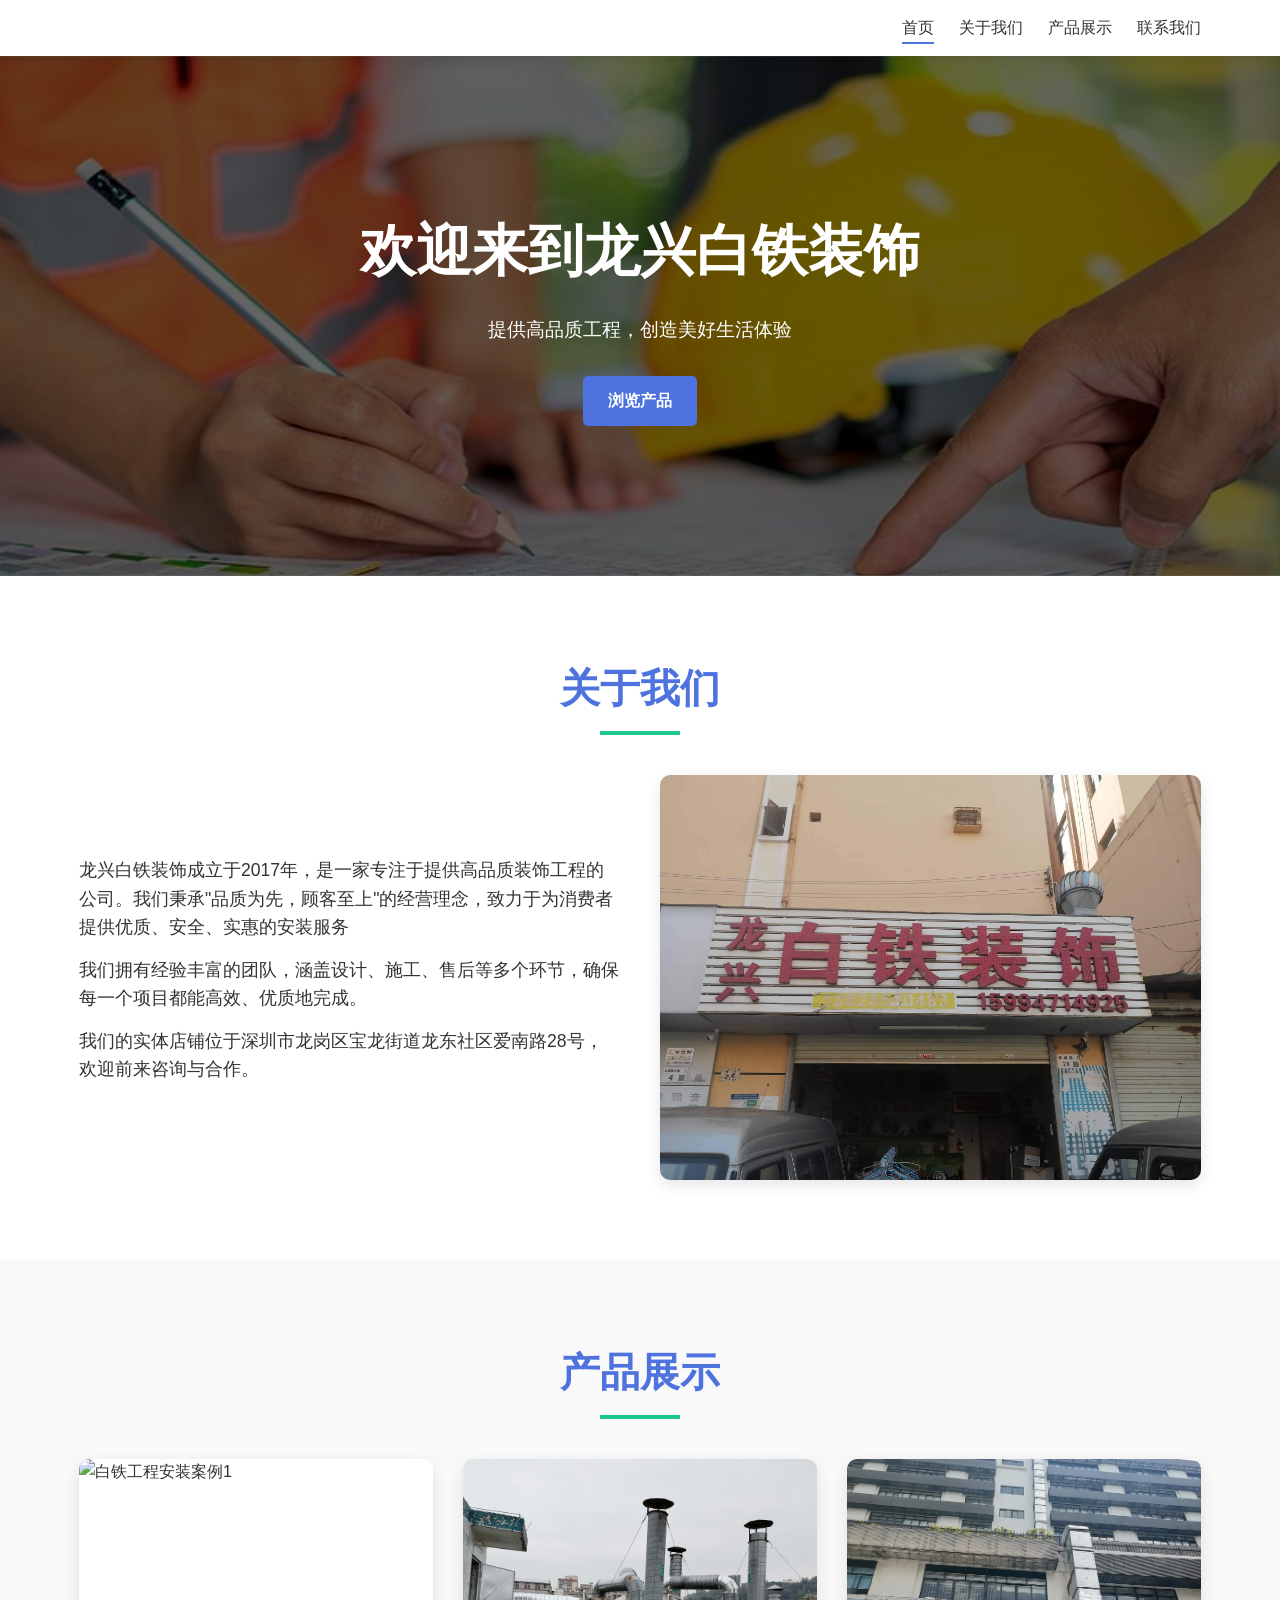
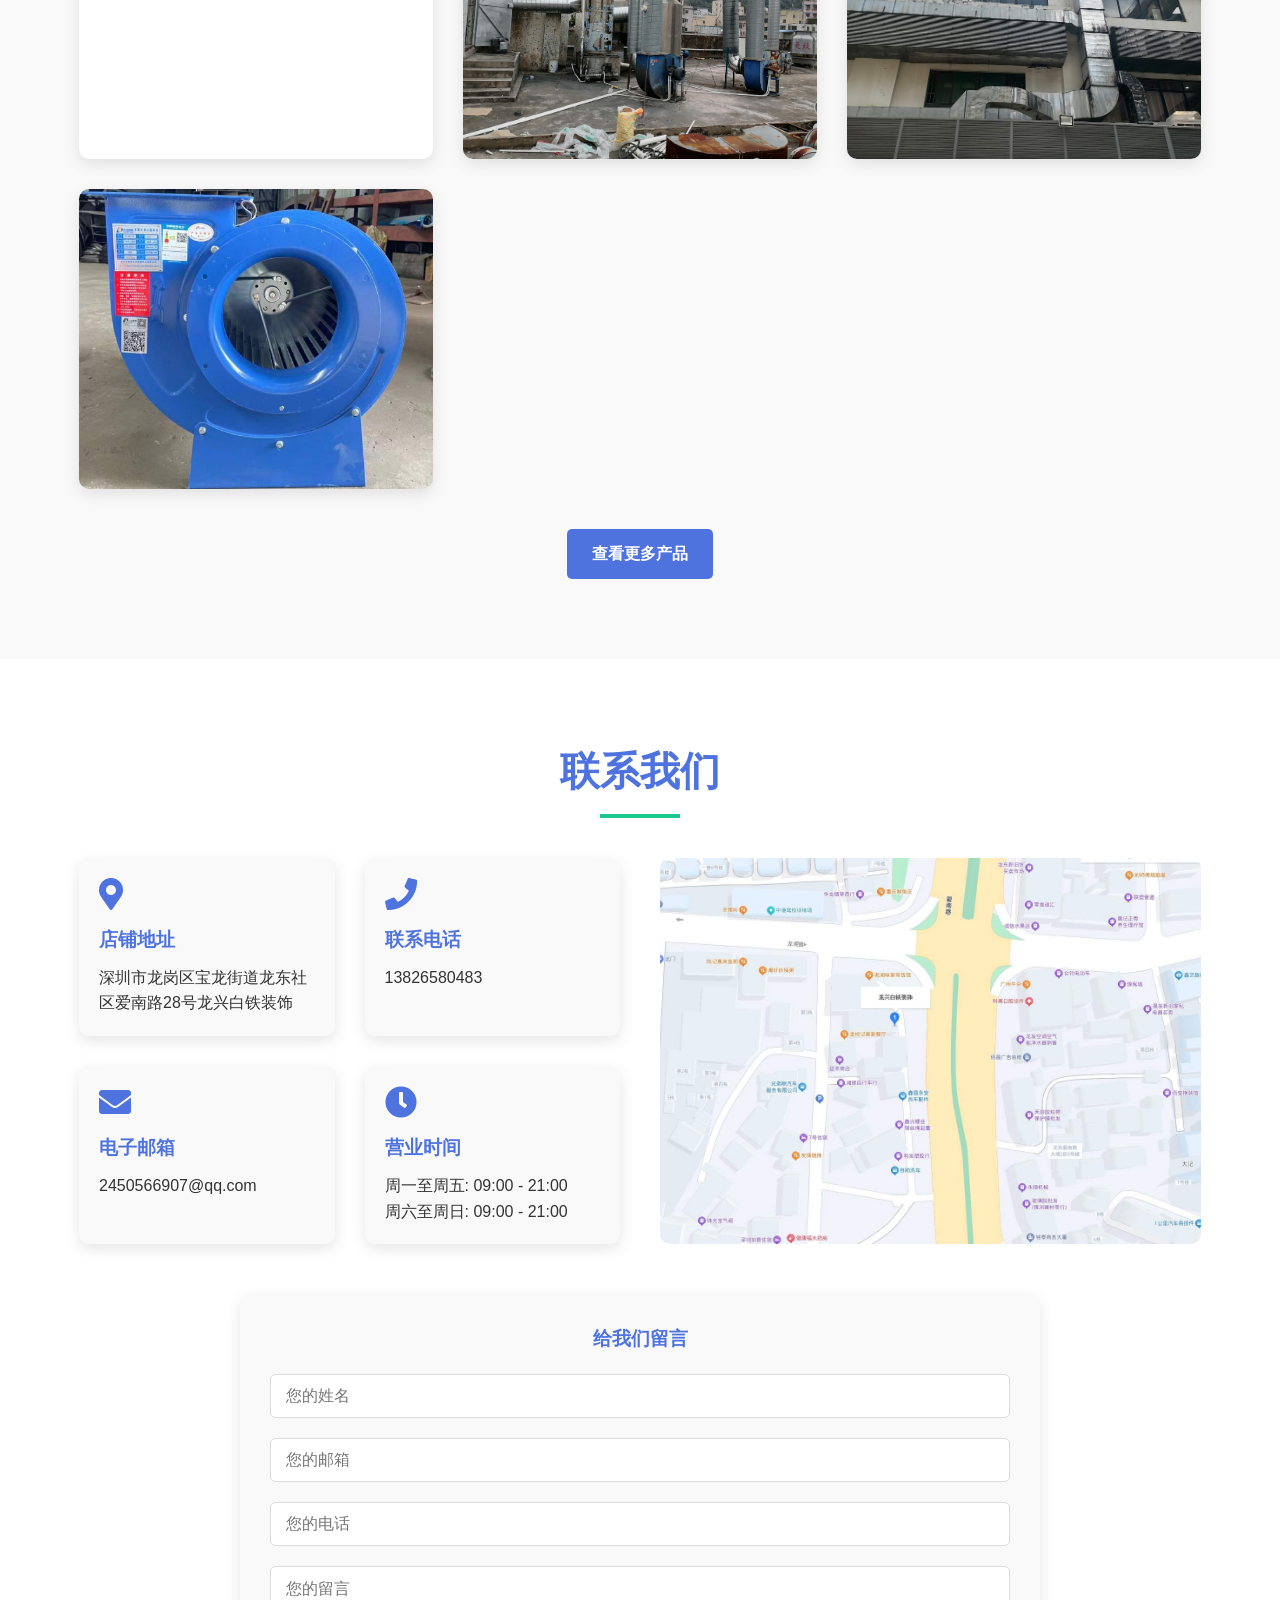
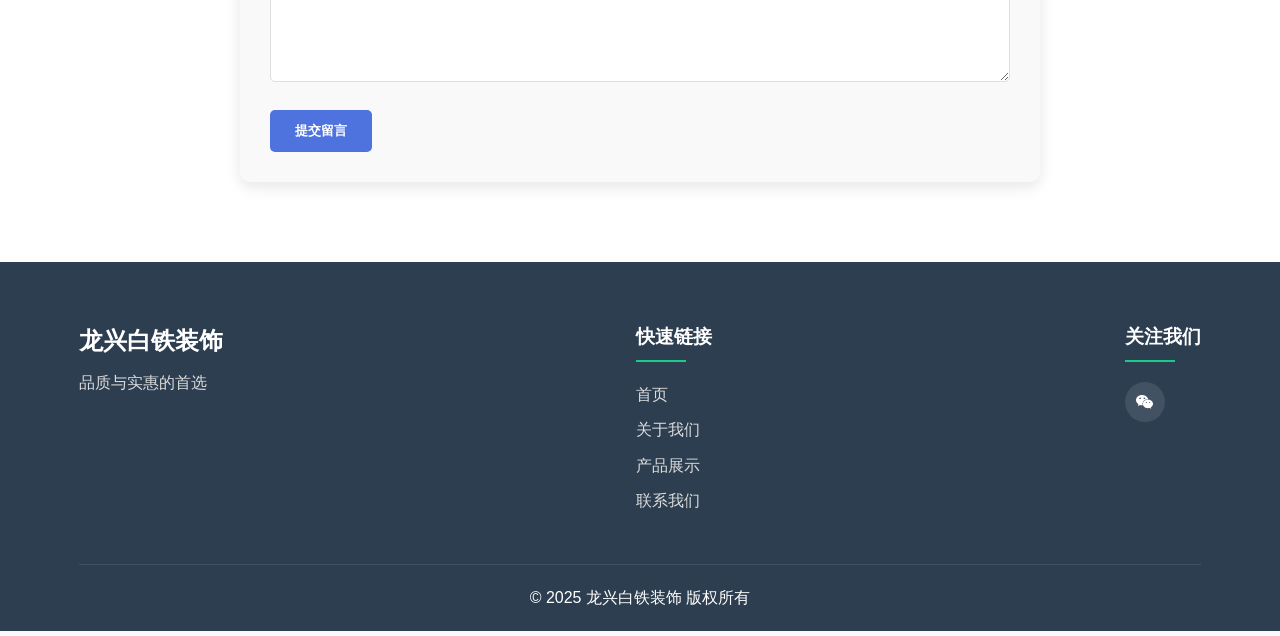
==== index.html @ 69418219 "Update index.html" ====
<!DOCTYPE html>
<html lang="zh-CN">
<head>
    <meta charset="UTF-8">
    <meta name='description' content='龙兴白铁装饰成立于2017年，是一家专注于提供高品质装饰工程的公司。我们秉承"品质为先，顾客至上"的经营理念，致力于为消费者提供优质、安全、实惠的白铁工程安装、制作与维护服务'>
    <meta name="viewport" content="width=device-width, initial-scale=1.0">
    <meta name="msvalidate.01" content="841D93AD5920D5304CC65FAA6318FF49" />
    <link rel="icon" href="favicon.ico" type="image/x-icon">
    <link rel="shortcut icon" href="favicon.ico" type="image/x-icon">
    <title>深圳市龙岗区龙兴白铁装饰工程经营部</title>
    <link rel="stylesheet" href="css/styles.css">
    <!-- 引入Font Awesome图标库 -->
    <link rel="stylesheet" href="https://cdnjs.cloudflare.com/ajax/libs/font-awesome/5.15.4/css/all.min.css">
</head>
<body>
    <!-- 导航栏 -->
    <nav class="navbar">
        <div class="container">
            <div class="logo">
            </div>
            <ul class="nav-links">
                <li><a href="index.html" class="active">首页</a></li>
                <li><a href="#about">关于我们</a></li>
                <li><a href="#products">产品展示</a></li>
                <li><a href="#contact">联系我们</a></li>
            </ul>
            <div class="burger">
                <div class="line1"></div>
                <div class="line2"></div>
                <div class="line3"></div>
            </div>
        </div>
    </nav>

    <!-- 头部区域 -->
    <header class="hero">
        <div class="container">
            <div class="hero-content">
                <h1>欢迎来到龙兴白铁装饰</h1>
                <p>提供高品质工程，创造美好生活体验</p>
                <a href="#products" class="btn">浏览产品</a>
            </div>
        </div>
    </header>

    <!-- 关于我们 -->
    <section id="about" class="about">
        <div class="container">
            <h2 class="section-title">关于我们</h2>
            <div class="about-content">
                <div class="about-text">
                    <p>龙兴白铁装饰成立于2017年，是一家专注于提供高品质装饰工程的公司。我们秉承"品质为先，顾客至上"的经营理念，致力于为消费者提供优质、安全、实惠的安装服务</p>
                    <p>我们拥有经验丰富的团队，涵盖设计、施工、售后等多个环节，确保每一个项目都能高效、优质地完成。</p>
                    <p>我们的实体店铺位于深圳市龙岗区宝龙街道龙东社区爱南路28号，欢迎前来咨询与合作。</p>
                </div>
                <div class="about-image">
                    <img src="images/storefront.jpg" alt="店铺门面" class="store-image">
                </div>
            </div>
        </div>
    </section>

    <!-- 产品展示 -->
    <section id="products" class="products">
        <div class="container">
            <h2 class="section-title">产品展示</h2>
            <div class="product-grid">
                <!-- 产品1 -->
                <div class="product-card">
                    <div class="product-image">
                        <img src="images/product1.jpg" alt="白铁工程安装案例1">
                    </div>
                </div>
                
                <!-- 产品2 -->
                <div class="product-card">
                    <div class="product-image" alt="白铁工程安装案例2">
                        <img src="images/product2.jpg">
                    </div>
                </div>
                
                <!-- 产品3 -->
                <div class="product-card">
                    <div class="product-image">
                        <img src="images/product3.jpg" alt="白铁工程安装案例3">
                    </div>
                </div>
                
                <!-- 产品4 -->
                <div class="product-card">
                    <div class="product-image">
                        <img src="images/product4.jpg" alt="白铁工程安装案例4">
                    </div>
                </div>
            </div>
            <div class="view-more">
                <a href="#" class="btn">查看更多产品</a>
            </div>
        </div>
    </section>

    <!-- 联系我们 -->
    <section id="contact" class="contact">
        <div class="container">
            <h2 class="section-title">联系我们</h2>
            <div class="contact-content">
                <div class="contact-info">
                    <div class="info-item">
                        <i class="fas fa-map-marker-alt"></i>
                        <h3>店铺地址</h3>
                        <p>深圳市龙岗区宝龙街道龙东社区爱南路28号龙兴白铁装饰</p>
                    </div>
                    <div class="info-item">
                        <i class="fas fa-phone"></i>
                        <h3>联系电话</h3>
                        <p>13826580483</p>
                    </div>
                    <div class="info-item">
                        <i class="fas fa-envelope"></i>
                        <h3>电子邮箱</h3>
                        <p>2450566907@qq.com</p>
                    </div>
                    <div class="info-item">
                        <i class="fas fa-clock"></i>
                        <h3>营业时间</h3>
                        <p>周一至周五: 09:00 - 21:00</p>
                        <p>周六至周日: 09:00 - 21:00</p>
                    </div>
                </div>
                <div class="contact-map">
                    <!-- 这里可以嵌入地图，例如百度地图或高德地图 -->
                    <div class="map-placeholder">
                        <img src="images/map.jpg" alt="店铺地图">
                    </div>
                </div>
            </div>
            <div class="contact-form">
                <h3>给我们留言</h3>
                <form id="contactForm" action="https://formsubmit.co/2450566907@qq.com" method="POST">
                    <div class="form-group">
                        <input type="text" name="name" placeholder="您的姓名" required>
                    </div>
                    <div class="form-group">
                        <input type="email" name="email" placeholder="您的邮箱" required>
                    </div>
                    <div class="form-group">
                        <input type="tel" name="phone" placeholder="您的电话">
                    </div>
                    <div class="form-group">
                        <textarea name="message" placeholder="您的留言" rows="5" required></textarea>
                    </div>
                    <!-- 防止垃圾邮件 -->
                    <input type="text" name="_honey" style="display:none">
                    <!-- 自定义邮件主题 -->
                    <input type="hidden" name="_subject" value="龙兴白铁装饰网站新留言">
                    <!-- FormSubmit配置 -->
                    <input type="hidden" name="_next" value="https://lxbt.pages.dev/thanks">
                    <input type="hidden" name="_captcha" value="false">
                    <button type="submit" class="btn">提交留言</button>
                </form>
                <div id="formSuccess" style="display:none; color:#1cc88a; padding:10px 0; text-align:center;">
                    感谢您的留言！我们会尽快回复您。
                </div>
            </div>
        </div>
    </section>

    <!-- 页脚 -->
    <footer class="footer">
        <div class="container">
            <div class="footer-content">
                <div class="footer-logo">
                    <h2>龙兴白铁装饰</h2>
                    <p>品质与实惠的首选</p>
                </div>
                <div class="footer-links">
                    <h3>快速链接</h3>
                    <ul>
                        <li><a href="index.html">首页</a></li>
                        <li><a href="#about">关于我们</a></li>
                        <li><a href="#products">产品展示</a></li>
                        <li><a href="#contact">联系我们</a></li>
                    </ul>
                </div>
                <div class="footer-social">
                    <h3>关注我们</h3>
                    <div class="social-icons">
                        <a href="#" id="wechat-btn"><i class="fab fa-weixin"></i></a>
                    </div>
                </div>
            </div>
            <div class="footer-bottom">
                <p>&copy; 2025 龙兴白铁装饰 版权所有</p>
            </div>
        </div>
    </footer>

    <!-- 微信二维码弹窗 -->
    <div id="wechat-modal" class="modal">
        <div class="modal-content">
            <span class="close-btn">&times;</span>
            <h2>扫码关注我们</h2>
            <div class="qr-code">
                <img src="images/qrcode.jpg" alt="微信二维码">
            </div>
        </div>
    </div>

    <script src="js/script.js"></script>
</body>
</html>
---- css/styles.css ----
/* 全局样式和重置 */
:root {
    --primary-color: #4e73df;
    --secondary-color: #1cc88a;
    --dark-color: #2e59d9;
    --light-color: #f8f9fc;
    --danger-color: #e74a3b;
    --gray-color: #858796;
    --text-color: #333;
    --border-radius: 5px;
    --box-shadow: 0 5px 15px rgba(0, 0, 0, 0.1);
    --transition: all 0.3s ease;
}

* {
    margin: 0;
    padding: 0;
    box-sizing: border-box;
}

html {
    scroll-behavior: smooth;
}

body {
    font-family: 'Segoe UI', 'Microsoft YaHei', sans-serif;
    line-height: 1.6;
    color: var(--text-color);
    background-color: #f8f9fc;
}

.container {
    width: 90%;
    max-width: 1200px;
    margin: 0 auto;
    padding: 0 15px;
}

a {
    text-decoration: none;
    color: var(--primary-color);
    transition: var(--transition);
}

a:hover {
    color: var(--dark-color);
}

ul {
    list-style: none;
}

img {
    max-width: 100%;
    height: auto;
    display: block;
}

.section-title {
    text-align: center;
    margin-bottom: 40px;
    font-size: 2.5rem;
    color: var(--primary-color);
    position: relative;
    padding-bottom: 15px;
}

.section-title::after {
    content: '';
    position: absolute;
    bottom: 0;
    left: 50%;
    transform: translateX(-50%);
    width: 80px;
    height: 4px;
    background-color: var(--secondary-color);
}

.btn {
    display: inline-block;
    background-color: var(--primary-color);
    color: white;
    padding: 12px 25px;
    border: none;
    border-radius: var(--border-radius);
    cursor: pointer;
    transition: var(--transition);
    font-weight: 600;
    text-align: center;
}

.btn:hover {
    background-color: var(--dark-color);
    color: white;
    transform: translateY(-3px);
    box-shadow: var(--box-shadow);
}

.btn-sm {
    padding: 8px 15px;
    font-size: 0.9rem;
}

/* 导航栏样式 */
.navbar {
    background-color: white;
    box-shadow: 0 2px 10px rgba(0, 0, 0, 0.1);
    position: sticky;
    top: 0;
    z-index: 100;
}

.navbar .container {
    display: flex;
    justify-content: space-between;
    align-items: center;
    padding: 15px;
}

.logo h1 {
    color: var(--primary-color);
    font-size: 1.8rem;
    margin: 0;
}

.nav-links {
    display: flex;
}

.nav-links li {
    margin-left: 25px;
}

.nav-links a {
    color: var(--text-color);
    font-weight: 500;
    padding: 8px 0;
    position: relative;
}

.nav-links a::after {
    content: '';
    position: absolute;
    bottom: 0;
    left: 0;
    width: 0;
    height: 2px;
    background-color: var(--primary-color);
    transition: var(--transition);
}

.nav-links a:hover::after,
.nav-links a.active::after {
    width: 100%;
}

.burger {
    display: none;
    cursor: pointer;
}

.burger div {
    width: 25px;
    height: 3px;
    background-color: var(--text-color);
    margin: 5px;
    transition: var(--transition);
}

/* 头部区域样式 */
.hero {
    background: linear-gradient(rgba(0, 0, 0, 0.6), rgba(0, 0, 0, 0.6)), url('../images/hero-bg.jpg');
    background-size: cover;
    background-position: center;
    color: white;
    text-align: center;
    padding: 150px 0;
}

.hero-content {
    max-width: 800px;
    margin: 0 auto;
}

.hero h1 {
    font-size: 3.5rem;
    margin-bottom: 20px;
    animation: fadeInDown 1s ease;
}

.hero p {
    font-size: 1.2rem;
    margin-bottom: 30px;
    animation: fadeInUp 1s ease 0.3s;
    animation-fill-mode: both;
}

.hero .btn {
    animation: fadeInUp 1s ease 0.6s;
    animation-fill-mode: both;
}

/* 关于我们部分样式 */
.about {
    padding: 80px 0;
    background-color: white;
}

.about-content {
    display: flex;
    align-items: center;
    gap: 40px;
}

.about-text {
    flex: 1;
}

.about-text p {
    margin-bottom: 15px;
    font-size: 1.1rem;
}

.about-image {
    flex: 1;
}

.store-image {
    border-radius: 10px;
    box-shadow: var(--box-shadow);
}

/* 产品展示部分样式 */
.products {
    padding: 80px 0;
    background-color: #f9f9f9;
}

.product-grid {
    display: grid;
    grid-template-columns: repeat(auto-fill, minmax(280px, 1fr));
    gap: 30px;
}

.product-card {
    background-color: white;
    border-radius: 10px;
    overflow: hidden;
    box-shadow: var(--box-shadow);
    transition: var(--transition);
}

.product-card:hover {
    transform: translateY(-10px);
}

.product-image {
    height: 300px;
    overflow: hidden;
}

.product-image img {
    width: 100%;
    height: 100%;
    object-fit: cover;
    transition: var(--transition);
}

.product-card:hover .product-image img {
    transform: scale(1.1);
}

.product-info {
    padding: 20px;
}

.product-info h3 {
    margin-bottom: 10px;
    color: var(--primary-color);
}

.product-info p {
    color: var(--gray-color);
    font-size: 0.95rem;
}

.view-more {
    text-align: center;
    margin-top: 40px;
}

/* 联系我们部分样式 */
.contact {
    padding: 80px 0;
    background-color: white;
}

.contact-content {
    display: flex;
    gap: 40px;
    margin-bottom: 50px;
}

.contact-info {
    flex: 1;
    display: grid;
    grid-template-columns: repeat(2, 1fr);
    gap: 30px;
}

.info-item {
    padding: 20px;
    background-color: #f9f9f9;
    border-radius: 10px;
    box-shadow: var(--box-shadow);
    transition: var(--transition);
}

.info-item:hover {
    transform: translateY(-5px);
}

.info-item i {
    font-size: 2rem;
    color: var(--primary-color);
    margin-bottom: 15px;
}

.info-item h3 {
    margin-bottom: 10px;
    color: var(--primary-color);
}

.contact-map {
    flex: 1;
}

.map-placeholder {
    width: 100%;
    height: 100%;
    min-height: 300px;
    background-color: #f0f0f0;
    border-radius: 10px;
    overflow: hidden;
}

.map-placeholder img {
    width: 100%;
    height: 100%;
    object-fit: cover;
}

.contact-form {
    max-width: 800px;
    margin: 0 auto;
    background-color: #f9f9f9;
    padding: 30px;
    border-radius: 10px;
    box-shadow: var(--box-shadow);
}

.contact-form h3 {
    text-align: center;
    margin-bottom: 20px;
    color: var(--primary-color);
}

.form-group {
    margin-bottom: 20px;
}

.form-group input,
.form-group textarea {
    width: 100%;
    padding: 12px 15px;
    border: 1px solid #ddd;
    border-radius: var(--border-radius);
    font-size: 1rem;
    transition: var(--transition);
}

.form-group input:focus,
.form-group textarea:focus {
    outline: none;
    border-color: var(--primary-color);
    box-shadow: 0 0 0 2px rgba(78, 115, 223, 0.25);
}

/* 页脚样式 */
.footer {
    background-color: #2c3e50;
    color: white;
    padding: 60px 0 20px;
}

.footer-content {
    display: flex;
    justify-content: space-between;
    flex-wrap: wrap;
    gap: 30px;
    margin-bottom: 40px;
}

.footer-logo h2 {
    color: white;
    margin-bottom: 10px;
}

.footer-logo p {
    color: #ddd;
}

.footer-links h3,
.footer-social h3 {
    color: white;
    margin-bottom: 20px;
    position: relative;
    padding-bottom: 10px;
}

.footer-links h3::after,
.footer-social h3::after {
    content: '';
    position: absolute;
    bottom: 0;
    left: 0;
    width: 50px;
    height: 2px;
    background-color: var(--secondary-color);
}

.footer-links ul li {
    margin-bottom: 10px;
}

.footer-links ul li a {
    color: #ddd;
}

.footer-links ul li a:hover {
    color: var(--secondary-color);
}

.social-icons {
    display: flex;
    gap: 15px;
}

.social-icons a {
    display: flex;
    align-items: center;
    justify-content: center;
    width: 40px;
    height: 40px;
    background-color: rgba(255, 255, 255, 0.1);
    border-radius: 50%;
    color: white;
    transition: var(--transition);
}

.social-icons a:hover {
    background-color: var(--secondary-color);
    transform: translateY(-5px);
}

.footer-bottom {
    text-align: center;
    padding-top: 20px;
    border-top: 1px solid rgba(255, 255, 255, 0.1);
}

/* 动画 */
@keyframes fadeInDown {
    from {
        opacity: 0;
        transform: translateY(-30px);
    }
    to {
        opacity: 1;
        transform: translateY(0);
    }
}

@keyframes fadeInUp {
    from {
        opacity: 0;
        transform: translateY(30px);
    }
    to {
        opacity: 1;
        transform: translateY(0);
    }
}

/* 响应式设计 */
@media screen and (max-width: 992px) {
    .about-content {
        flex-direction: column;
    }
    
    .contact-content {
        flex-direction: column;
    }
    
    .contact-info {
        grid-template-columns: 1fr;
    }
}

@media screen and (max-width: 768px) {
    .nav-links {
        position: absolute;
        right: 0;
        top: 70px;
        background-color: white;
        width: 100%;
        flex-direction: column;
        align-items: center;
        transform: translateY(-150%);
        transition: transform 0.5s ease;
        box-shadow: 0 5px 10px rgba(0, 0, 0, 0.1);
        padding: 20px 0;
    }
    
    .nav-links.active {
        transform: translateY(0);
    }
    
    .nav-links li {
        margin: 10px 0;
    }
    
    .burger {
        display: block;
    }
    
    .hero h1 {
        font-size: 2.5rem;
    }
    
    .section-title {
        font-size: 2rem;
    }
    
    .footer-content {
        flex-direction: column;
        text-align: center;
    }
    
    .footer-links h3::after,
    .footer-social h3::after {
        left: 50%;
        transform: translateX(-50%);
    }
    
    .social-icons {
        justify-content: center;
    }
}

@media screen and (max-width: 576px) {
    .product-grid {
        grid-template-columns: 1fr;
    }
    
    .contact-info {
        grid-template-columns: 1fr;
    }
}

/* 模态弹窗样式 */
.modal {
    display: none;
    position: fixed;
    z-index: 1000;
    left: 0;
    top: 0;
    width: 100%;
    height: 100%;
    background-color: rgba(0, 0, 0, 0.7);
    overflow: auto;
    animation: fadeIn 0.3s ease;
}

.modal-content {
    background-color: white;
    margin: 10% auto;
    padding: 45px;
    width: 90%;
    max-width: 600px;
    border-radius: 15px;
    box-shadow: 0 5px 15px rgba(0, 0, 0, 0.3);
    text-align: center;
    position: relative;
    animation: slideDown 0.4s ease;
}

.close-btn {
    position: absolute;
    top: 15px;
    right: 22px;
    font-size: 42px;
    font-weight: bold;
    color: var(--gray-color);
    cursor: pointer;
    transition: var(--transition);
}

.close-btn:hover {
    color: var(--danger-color);
}

.modal-content h2 {
    color: var(--primary-color);
    margin-bottom: 30px;
    font-size: 1.8em;
}

.qr-code {
    width: 300px;
    height: 300px;
    margin: 0 auto;
    border: 1px solid #eee;
    padding: 15px;
}

.qr-code img {
    width: 100%;
    height: 100%;
    object-fit: contain;
}

@keyframes fadeIn {
    from { opacity: 0; }
    to { opacity: 1; }
}

@keyframes slideDown {
    from { transform: translateY(-50px); opacity: 0; }
    to { transform: translateY(0); opacity: 1; }
}
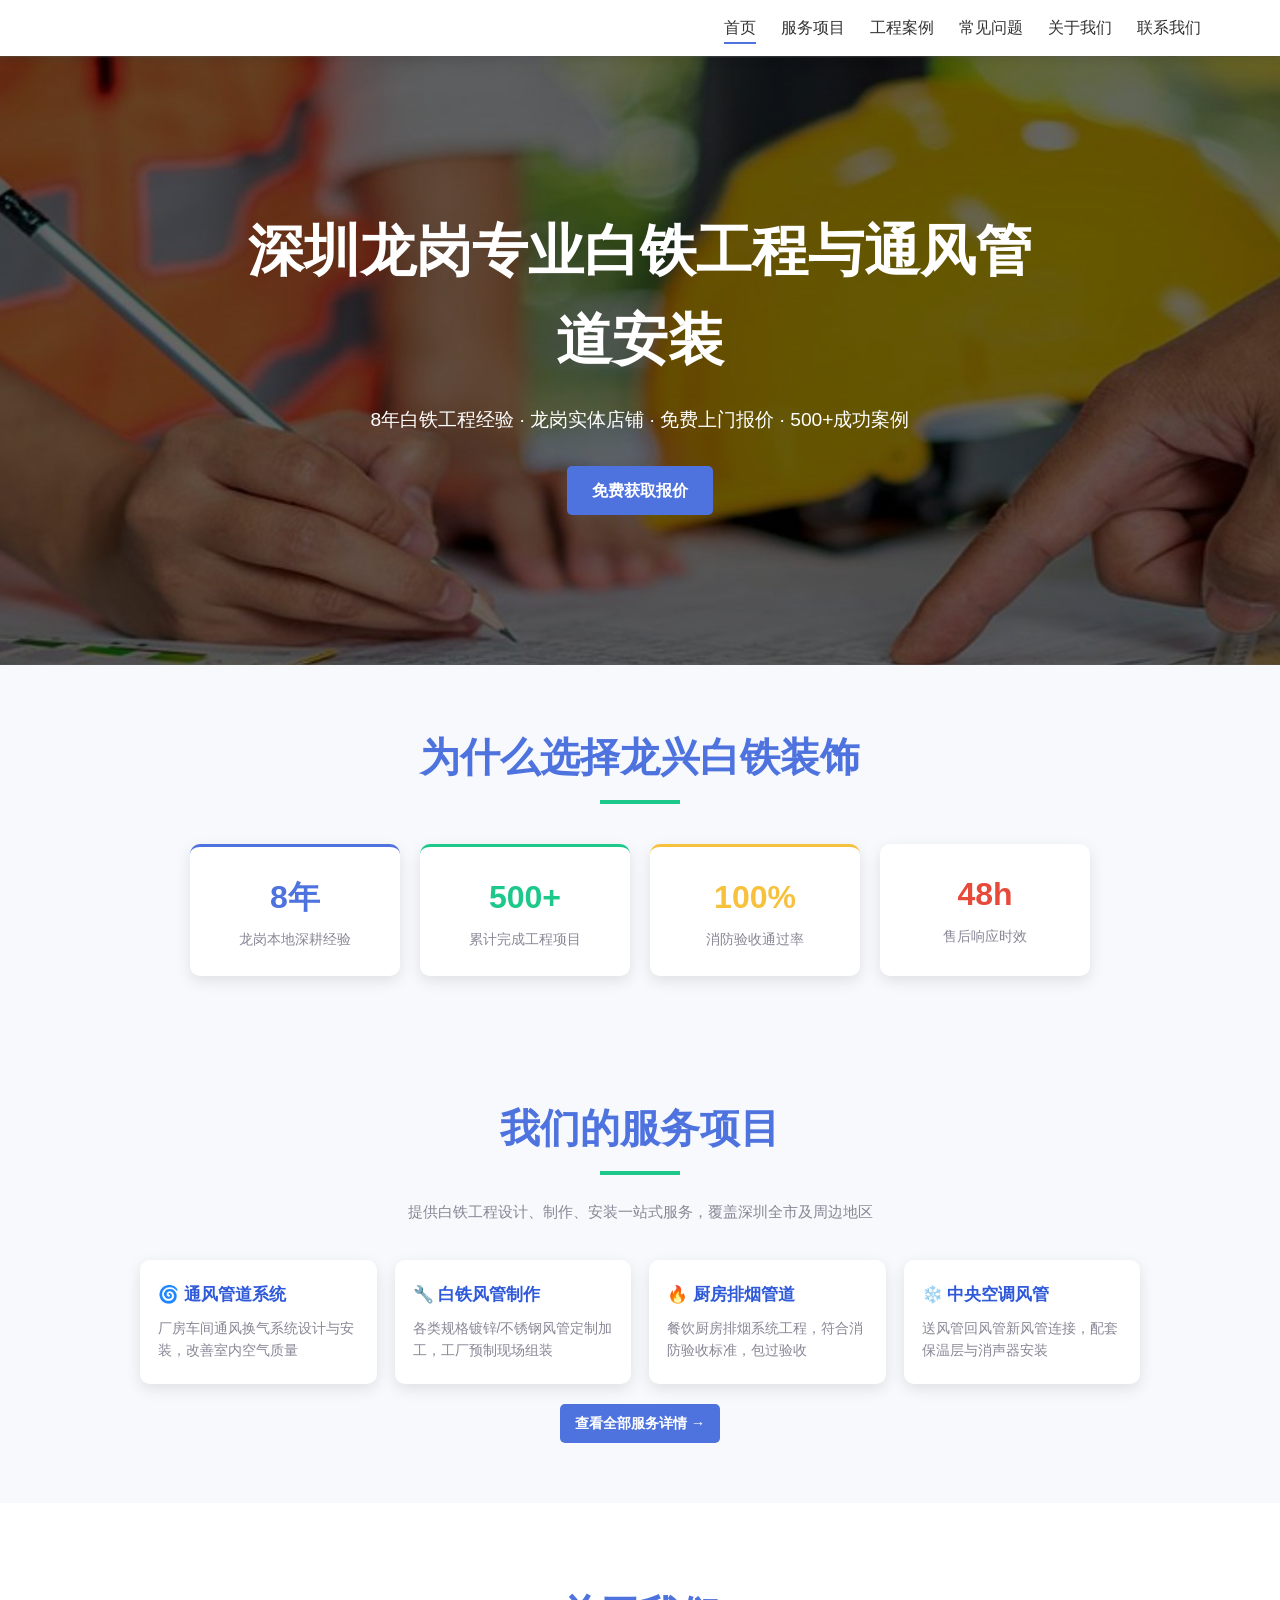
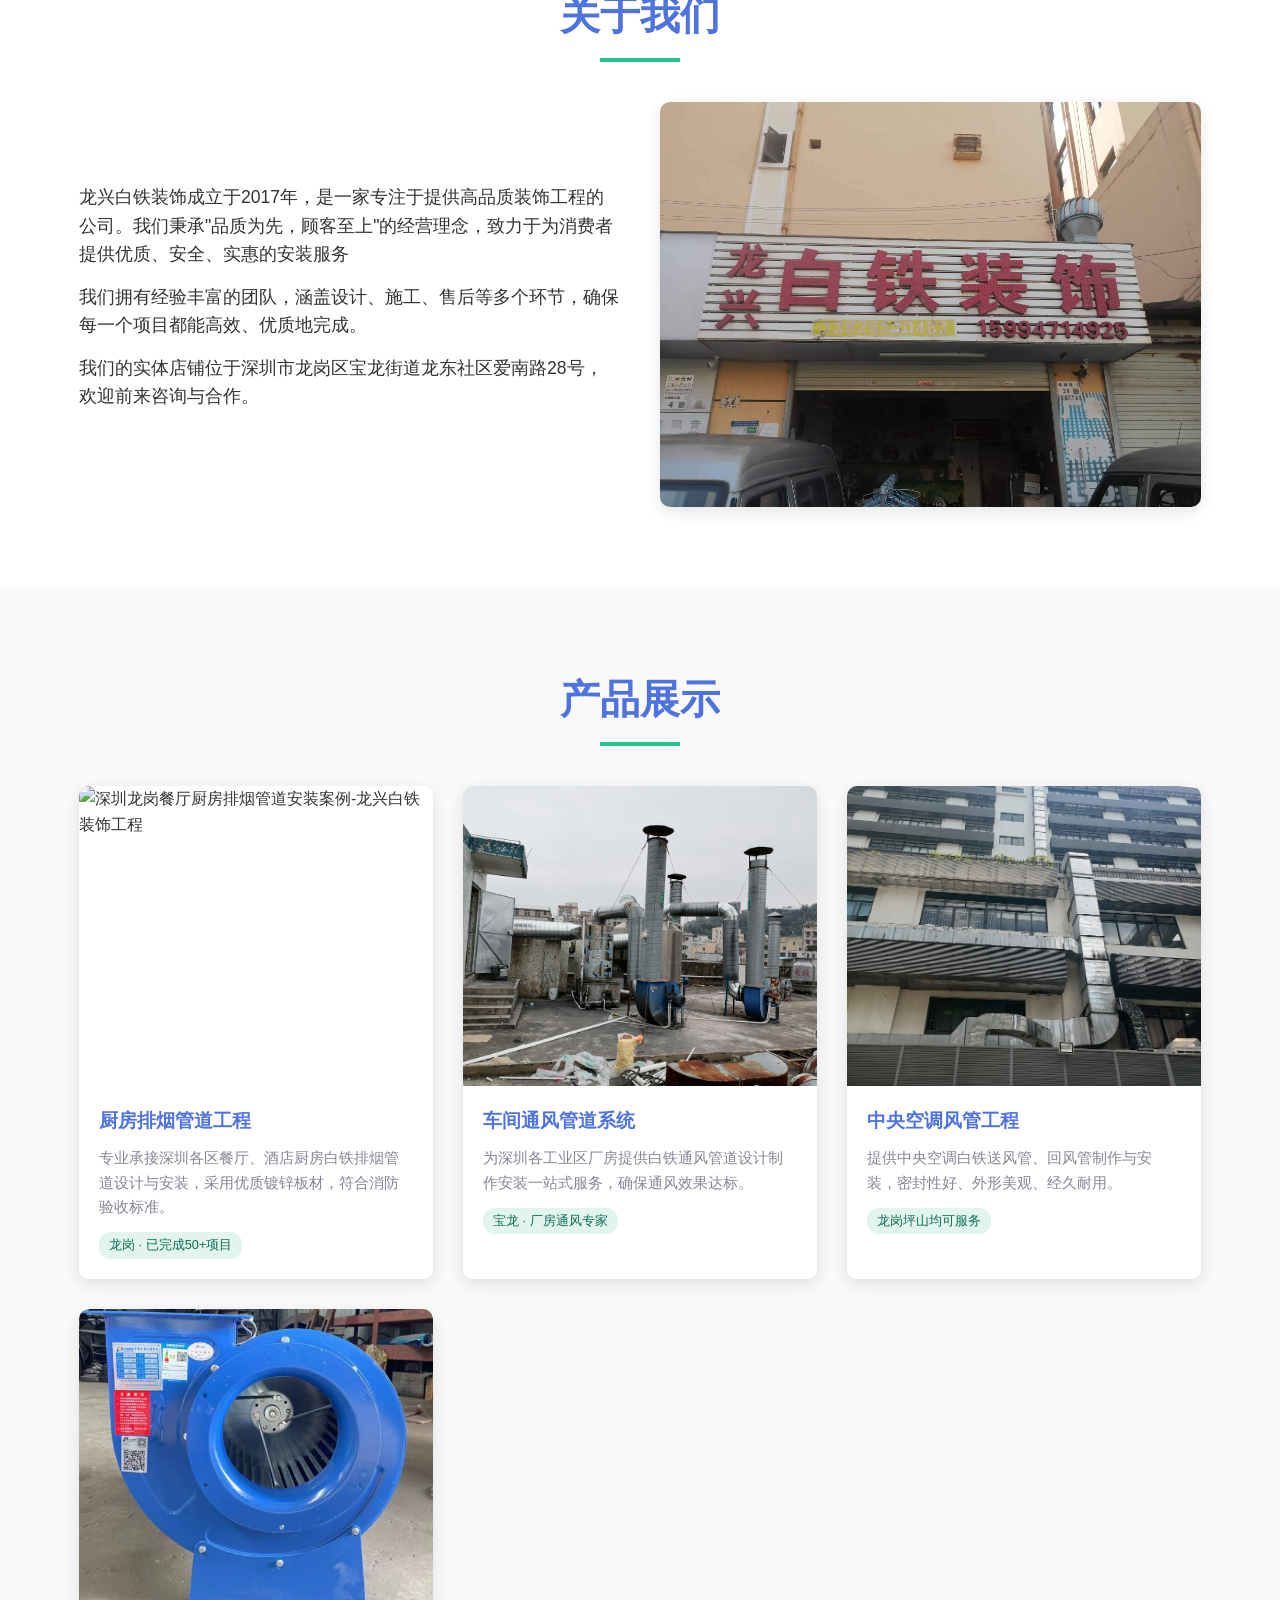
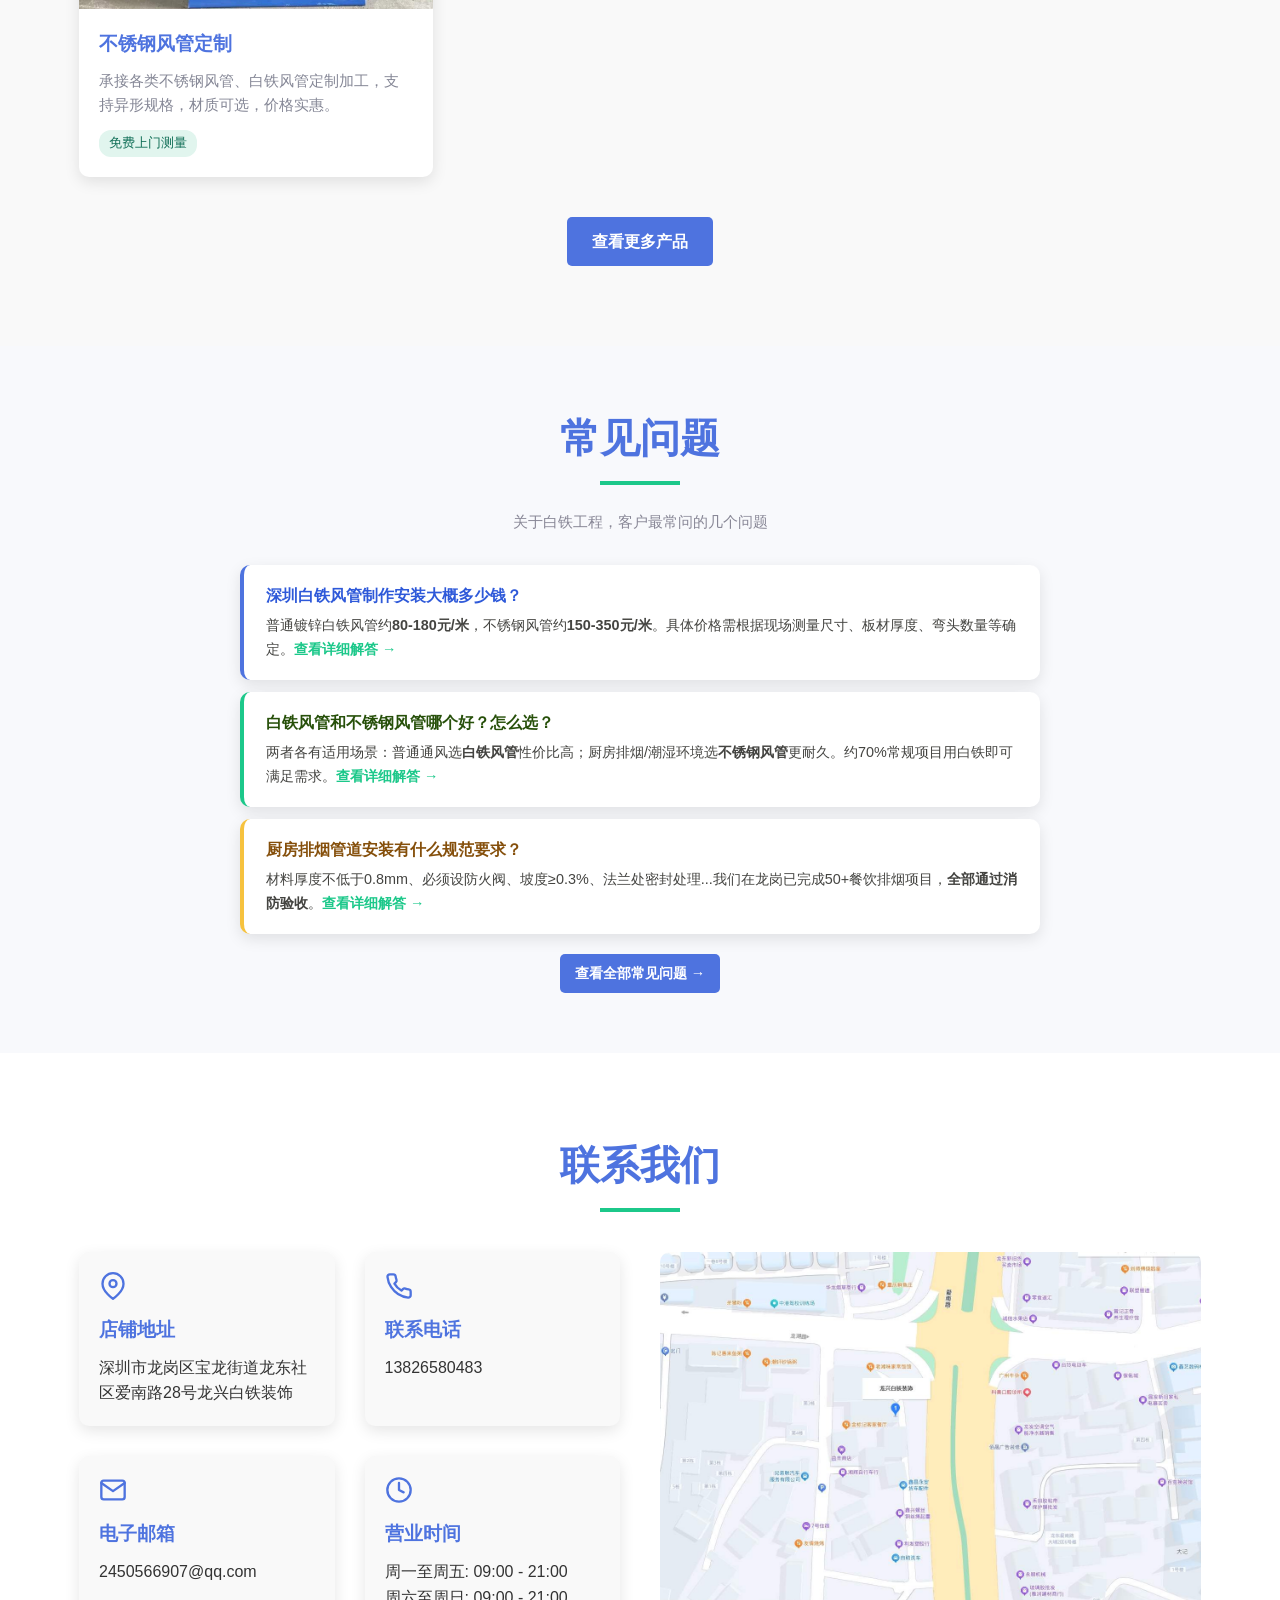
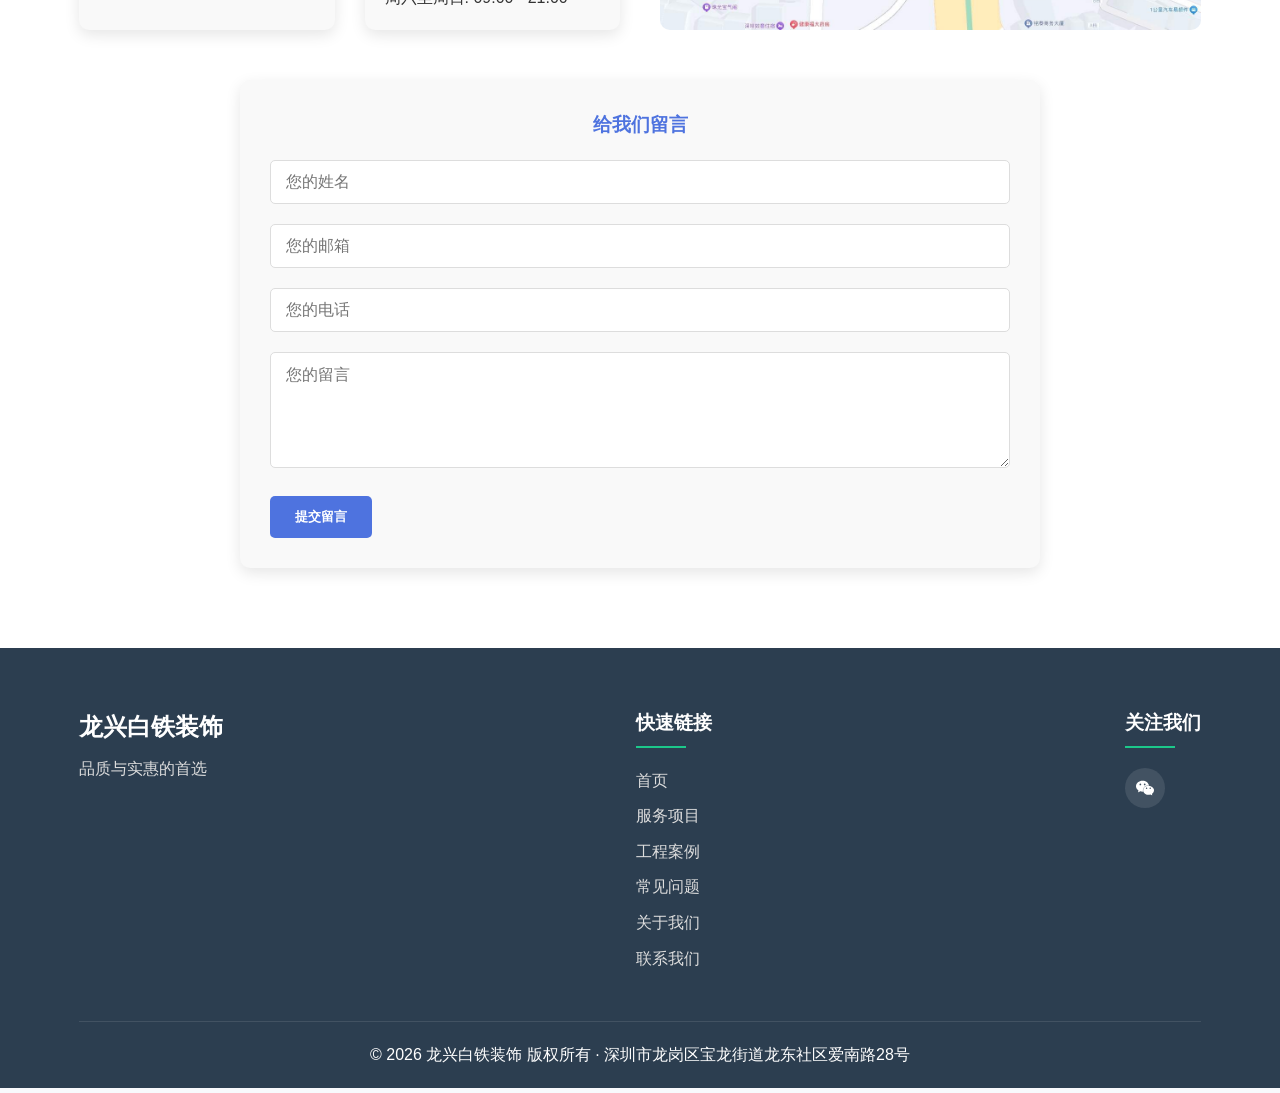
==== commit 2919f0e6: "优化界面与SEO" ====
--- a/index.html
+++ b/index.html
@@ -2,15 +2,74 @@
 <html lang="zh-CN">
 <head>
     <meta charset="UTF-8">
-    <meta name='description' content='龙兴白铁装饰成立于2017年，是一家专注于提供高品质装饰工程的公司。我们秉承"品质为先，顾客至上"的经营理念，致力于为消费者提供优质、安全、实惠的白铁工程安装、制作与维护服务'>
+    <meta name='description' content='龙兴白铁装饰专注深圳白铁工程8年，提供通风管道安装、白铁风管制作与维护服务。龙岗实体店铺，免费上门报价，电话13826580483。'>
     <meta name="viewport" content="width=device-width, initial-scale=1.0">
     <meta name="msvalidate.01" content="841D93AD5920D5304CC65FAA6318FF49" />
+    <meta name="baidu-site-verification" content="" />
+    <meta name="keywords" content="深圳白铁工程,通风管道安装,白铁风管制作,龙岗白铁装饰,深圳白铁加工,排烟管道,厨房排烟,不锈钢风管">
+    <link rel="canonical" href="https://lxbt.pages.dev/" />
     <link rel="icon" href="favicon.ico" type="image/x-icon">
     <link rel="shortcut icon" href="favicon.ico" type="image/x-icon">
-    <title>深圳市龙岗区龙兴白铁装饰工程经营部</title>
+    <title>深圳白铁工程_通风管道安装_白铁风管制作-龙兴白铁装饰(龙岗)</title>
     <link rel="stylesheet" href="css/styles.css">
-    <!-- 引入Font Awesome图标库 -->
-    <link rel="stylesheet" href="https://cdnjs.cloudflare.com/ajax/libs/font-awesome/5.15.4/css/all.min.css">
+    <!-- Open Graph 社交分享优化 -->
+    <meta property="og:title" content="深圳白铁工程_龙兴白铁装饰-龙岗专业团队">
+    <meta property="og:description" content="专注深圳白铁工程8年，提供通风管道安装、白铁风管制作服务">
+    <meta property="og:type" content="website">
+    <meta property="og:url" content="https://lxbt.pages.dev/">
+    <meta property="og:image" content="https://lxbt.pages.dev/images/storefront.jpg">
+    <!-- 地理位置标记（本地SEO） -->
+    <meta name="geo.region" content="CN-GD">
+    <meta name="geo.placename" content="深圳市龙岗区">
+    <!-- 百度结构化数据 JSON-LD -->
+    <script type="application/ld+json">
+    {
+      "@context": "https://schema.org",
+      "@type": "LocalBusiness",
+      "name": "龙兴白铁装饰工程经营部",
+      "alternateName": "龙兴白铁装饰",
+      "description": "专业提供深圳白铁工程、通风管道安装、白铁风管制作、排烟管道施工服务",
+      "url": "https://lxbt.pages.dev/",
+      "telephone": "+86-138-2658-0483",
+      "email": "2450566907@qq.com",
+      "address": {
+        "@type": "PostalAddress",
+        "streetAddress": "爱南路28号",
+        "addressLocality": "龙岗区",
+        "addressRegion": "广东省深圳市",
+        "postalCode": "518172",
+        "addressCountry": "CN"
+      },
+      "geo": {
+        "@type": "GeoCoordinates",
+        "latitude": 22.6950,
+        "longitude": 114.2328
+      },
+      "openingHoursSpecification": [
+        {
+          "@type": "OpeningHoursSpecification",
+          "dayOfWeek": ["Monday","Tuesday","Wednesday","Thursday","Friday","Saturday","Sunday"],
+          "opens": "09:00",
+          "closes": "21:00"
+        }
+      ],
+      "priceRange": "$$",
+      "areaServed": {
+        "@type": "City",
+        "name": "深圳市龙岗区"
+      },
+      "hasOfferCatalog": {
+        "@type": "OfferCatalog",
+        "name": "白铁工程服务",
+        "itemListElement": [
+          {"@type": "Offer","itemOffered":{"@type":"Service","name":"通风管道安装"}},
+          {"@type": "Offer","itemOffered":{"@type":"Service","name":"白铁风管制作"}},
+          {"@type": "Offer","itemOffered":{"@type":"Service","name":"排烟管道施工"}},
+          {"@type": "Offer","itemOffered":{"@type":"Service","name":"不锈钢风管定制"}}
+        ]
+      }
+    }
+    </script>
 </head>
 <body>
     <!-- 导航栏 -->
@@ -20,8 +79,10 @@
             </div>
             <ul class="nav-links">
                 <li><a href="index.html" class="active">首页</a></li>
-                <li><a href="#about">关于我们</a></li>
-                <li><a href="#products">产品展示</a></li>
+                <li><a href="services.html">服务项目</a></li>
+                <li><a href="cases.html">工程案例</a></li>
+                <li><a href="faq.html">常见问题</a></li>
+                <li><a href="about.html">关于我们</a></li>
                 <li><a href="#contact">联系我们</a></li>
             </ul>
             <div class="burger">
@@ -36,12 +97,66 @@
     <header class="hero">
         <div class="container">
             <div class="hero-content">
-                <h1>欢迎来到龙兴白铁装饰</h1>
-                <p>提供高品质工程，创造美好生活体验</p>
-                <a href="#products" class="btn">浏览产品</a>
+                <h1>深圳龙岗专业白铁工程与通风管道安装</h1>
+                <p>8年白铁工程经验 · 龙岗实体店铺 · 免费上门报价 · 500+成功案例</p>
+                <a href="#contact" class="btn">免费获取报价</a>
             </div>
         </div>
     </header>
+
+    <!-- 核心优势 -->
+    <section id="advantages" style="padding:60px 0;background:#f8f9fc;">
+        <div class="container">
+            <h2 class="section-title">为什么选择龙兴白铁装饰</h2>
+            <div style="display:grid;grid-template-columns:repeat(auto-fit,minmax(200px,1fr));gap:20px;max-width:900px;margin:0 auto;">
+                <div style="background:white;padding:25px 20px;border-radius:10px;text-align:center;border-top:3px solid #4e73df;box-shadow:var(--box-shadow);">
+                    <p style="font-size:2rem;font-weight:700;color:#4e73df;margin-bottom:5px;">8年</p>
+                    <p style="font-size:0.9rem;color:#888796;">龙岗本地深耕经验</p>
+                </div>
+                <div style="background:white;padding:25px 20px;border-radius:10px;text-align:center;border-top:3px solid #1cc88a;box-shadow:var(--box-shadow);">
+                    <p style="font-size:2rem;font-weight:700;color:#1cc88a;margin-bottom:5px;">500+</p>
+                    <p style="font-size:0.9rem;color:#888796;">累计完成工程项目</p>
+                </div>
+                <div style="background:white;padding:25px 20px;border-radius:10px;text-align:center;border-top:3px solid #f6c23e;box-shadow:var(--box-shadow);">
+                    <p style="font-size:2rem;font-weight:700;color:#f6c23e;margin-bottom:5px;">100%</p>
+                    <p style="font-size:0.9rem;color:#888796;">消防验收通过率</p>
+                </div>
+                <div style="background:white;padding:25px 20px;border-radius:10px;text-align:center;border-top:3px solid:#e74a3b;box-shadow:var(--box-shadow);">
+                    <p style="font-size:2rem;font-weight:700;color:#e74a3b;margin-bottom:5px;">48h</p>
+                    <p style="font-size:0.9rem;color:#888796;">售后响应时效</p>
+                </div>
+            </div>
+        </div>
+    </section>
+
+    <!-- 服务概览 -->
+    <section id="services-overview" style="padding:60px 0;">
+        <div class="container">
+            <h2 class="section-title">我们的服务项目</h2>
+            <p style="text-align:center;color:#888796;max-width:600px;margin:-15px auto 35px;font-size:0.95rem;">
+                提供白铁工程设计、制作、安装一站式服务，覆盖深圳全市及周边地区
+            </p>
+            <div style="display:grid;grid-template-columns:repeat(auto-fit,minmax(230px,1fr));gap:18px;max-width:1000px;margin:0 auto;">
+                <a href="services.html" style="background:white;padding:22px 18px;border-radius:10px;text-decoration:none;box-shadow:var(--box-shadow);transition:transform 0.3s ease;display:block;" onmouseover="this.style.transform='translateY(-4px)'" onmouseout="this.style.transform='none'">
+                    <h3 style="color:#2e59d9;font-size:1.05rem;margin-bottom:8px;">🌀 通风管道系统</h3>
+                    <p style="font-size:0.88rem;color:#888796;line-height:1.6;">厂房车间通风换气系统设计与安装，改善室内空气质量</p>
+                </a>
+                <a href="services.html" style="background:white;padding:22px 18px;border-radius:10px;text-decoration:none;box-shadow:var(--box-shadow);transition:transform 0.3s ease;display:block;" onmouseover="this.style.transform='translateY(-4px)'" onmouseout="this.style.transform='none'">
+                    <h3 style="color:#2e59d9;font-size:1.05rem;margin-bottom:8px;">🔧 白铁风管制作</h3>
+                    <p style="font-size:0.88rem;color:#888796;line-height:1.6;">各类规格镀锌/不锈钢风管定制加工，工厂预制现场组装</p>
+                </a>
+                <a href="services.html" style="background:white;padding:22px 18px;border-radius:10px;text-decoration:none;box-shadow:var(--box-shadow);transition:transform 0.3s ease;display:block;" onmouseover="this.style.transform='translateY(-4px)'" onmouseout="this.style.transform='none'">
+                    <h3 style="color:#2e59d9;font-size:1.05rem;margin-bottom:8px;">🔥 厨房排烟管道</h3>
+                    <p style="font-size:0.88rem;color:#888796;line-height:1.6;">餐饮厨房排烟系统工程，符合消防验收标准，包过验收</p>
+                </a>
+                <a href="services.html" style="background:white;padding:22px 18px;border-radius:10px;text-decoration:none;box-shadow:var(--box-shadow);transition:transform 0.3s ease;display:block;" onmouseover="this.style.transform='translateY(-4px)'" onmouseout="this.style.transform='none'">
+                    <h3 style="color:#2e59d9;font-size:1.05rem;margin-bottom:8px;">❄️ 中央空调风管</h3>
+                    <p style="font-size:0.88rem;color:#888796;line-height:1.6;">送风管回风管新风管连接，配套保温层与消声器安装</p>
+                </a>
+            </div>
+            <p style="text-align:center;margin-top:20px;"><a href="services.html" class="btn btn-sm">查看全部服务详情 →</a></p>
+        </div>
+    </section>
 
     <!-- 关于我们 -->
     <section id="about" class="about">
@@ -54,7 +169,7 @@
                     <p>我们的实体店铺位于深圳市龙岗区宝龙街道龙东社区爱南路28号，欢迎前来咨询与合作。</p>
                 </div>
                 <div class="about-image">
-                    <img src="images/storefront.jpg" alt="店铺门面" class="store-image">
+                    <img src="images/storefront.jpg" alt="深圳龙岗龙兴白铁装饰实体店铺-爱南路28号" class="store-image">
                 </div>
             </div>
         </div>
@@ -68,34 +183,79 @@
                 <!-- 产品1 -->
                 <div class="product-card">
                     <div class="product-image">
-                        <img src="images/product1.jpg" alt="白铁工程安装案例1">
-                    </div>
-                </div>
-                
+                        <img src="images/product1.jpg" alt="深圳龙岗餐厅厨房排烟管道安装案例-龙兴白铁装饰工程" loading="lazy">
+                    </div>
+                    <div class="product-info">
+                        <h3>厨房排烟管道工程</h3>
+                        <p>专业承接深圳各区餐厅、酒店厨房白铁排烟管道设计与安装，采用优质镀锌板材，符合消防验收标准。</p>
+                        <span class="product-tag">龙岗 · 已完成50+项目</span>
+                    </div>
+                </div>
+
                 <!-- 产品2 -->
                 <div class="product-card">
-                    <div class="product-image" alt="白铁工程安装案例2">
-                        <img src="images/product2.jpg">
-                    </div>
-                </div>
-                
+                    <div class="product-image">
+                        <img src="images/product2.jpg" alt="深圳工厂车间通风管道白铁安装工程案例" loading="lazy">
+                    </div>
+                    <div class="product-info">
+                        <h3>车间通风管道系统</h3>
+                        <p>为深圳各工业区厂房提供白铁通风管道设计制作安装一站式服务，确保通风效果达标。</p>
+                        <span class="product-tag">宝龙 · 厂房通风专家</span>
+                    </div>
+                </div>
+
                 <!-- 产品3 -->
                 <div class="product-card">
                     <div class="product-image">
-                        <img src="images/product3.jpg" alt="白铁工程安装案例3">
-                    </div>
-                </div>
-                
+                        <img src="images/product3.jpg" alt="深圳中央空调送风白铁风管连接安装工程实景" loading="lazy">
+                    </div>
+                    <div class="product-info">
+                        <h3>中央空调风管工程</h3>
+                        <p>提供中央空调白铁送风管、回风管制作与安装，密封性好、外形美观、经久耐用。</p>
+                        <span class="product-tag">龙岗坪山均可服务</span>
+                    </div>
+                </div>
+
                 <!-- 产品4 -->
                 <div class="product-card">
                     <div class="product-image">
-                        <img src="images/product4.jpg" alt="白铁工程安装案例4">
+                        <img src="images/product4.jpg" alt="深圳坪山厂房通风系统白铁风管制作安装案例" loading="lazy">
+                    </div>
+                    <div class="product-info">
+                        <h3>不锈钢风管定制</h3>
+                        <p>承接各类不锈钢风管、白铁风管定制加工，支持异形规格，材质可选，价格实惠。</p>
+                        <span class="product-tag">免费上门测量</span>
                     </div>
                 </div>
             </div>
             <div class="view-more">
                 <a href="#" class="btn">查看更多产品</a>
             </div>
+        </div>
+    </section>
+
+    <!-- FAQ摘要 -->
+    <section id="faq-preview" style="padding:60px 0;background:#f8f9fc;">
+        <div class="container">
+            <h2 class="section-title">常见问题</h2>
+            <p style="text-align:center;color:#888796;max-width:500px;margin:-15px auto 30px;font-size:0.95rem;">
+                关于白铁工程，客户最常问的几个问题
+            </p>
+            <div style="max-width:800px;margin:0 auto;">
+                <div style="background:white;padding:18px 22px;border-radius:10px;margin-bottom:12px;box-shadow:var(--box-shadow);border-left:4px solid #4e73df;">
+                    <p style="font-weight:600;color:#2e59d9;font-size:0.98rem;margin-bottom:5px;">深圳白铁风管制作安装大概多少钱？</p>
+                    <p style="font-size:0.9rem;color:#444441;line-height:1.7;">普通镀锌白铁风管约<strong>80-180元/米</strong>，不锈钢风管约<strong>150-350元/米</strong>。具体价格需根据现场测量尺寸、板材厚度、弯头数量等确定。<a href="faq.html" style="color:#1cc88a;font-weight:600;">查看详细解答 →</a></p>
+                </div>
+                <div style="background:white;padding:18px 22px;border-radius:10px;margin-bottom:12px;box-shadow:var(--box-shadow);border-left:4px solid #1cc88a;">
+                    <p style="font-weight:600;color:#27500A;font-size:0.98rem;margin-bottom:5px;">白铁风管和不锈钢风管哪个好？怎么选？</p>
+                    <p style="font-size:0.9rem;color:#444441;line-height:1.7;">两者各有适用场景：普通通风选<strong>白铁风管</strong>性价比高；厨房排烟/潮湿环境选<strong>不锈钢风管</strong>更耐久。约70%常规项目用白铁即可满足需求。<a href="faq.html" style="color:#1cc88a;font-weight:600;">查看详细解答 →</a></p>
+                </div>
+                <div style="background:white;padding:18px 22px;border-radius:10px;box-shadow:var(--box-shadow);border-left:4px solid #f6c23e;">
+                    <p style="font-weight:600;color:#854F0B;font-size:0.98rem;margin-bottom:5px;">厨房排烟管道安装有什么规范要求？</p>
+                    <p style="font-size:0.9rem;color:#444441;line-height:1.7;">材料厚度不低于0.8mm、必须设防火阀、坡度≥0.3%、法兰处密封处理...我们在龙岗已完成50+餐饮排烟项目，<strong>全部通过消防验收</strong>。<a href="faq.html" style="color:#1cc88a;font-weight:600;">查看详细解答 →</a></p>
+                </div>
+            </div>
+            <p style="text-align:center;margin-top:20px;"><a href="faq.html" class="btn btn-sm">查看全部常见问题 →</a></p>
         </div>
     </section>
 
@@ -106,22 +266,22 @@
             <div class="contact-content">
                 <div class="contact-info">
                     <div class="info-item">
-                        <i class="fas fa-map-marker-alt"></i>
+                        <svg class="info-icon" viewBox="0 0 24 24" width="28" height="28" fill="none" stroke="#4e73df" stroke-width="2" stroke-linecap="round" stroke-linejoin="round"><path d="M21 10c0 7-9 13-9 13s-9-6-9-13a9 9 0 0 1 18 0z"/><circle cx="12" cy="10" r="3"/></svg>
                         <h3>店铺地址</h3>
                         <p>深圳市龙岗区宝龙街道龙东社区爱南路28号龙兴白铁装饰</p>
                     </div>
                     <div class="info-item">
-                        <i class="fas fa-phone"></i>
+                        <svg class="info-icon" viewBox="0 0 24 24" width="28" height="28" fill="none" stroke="#4e73df" stroke-width="2" stroke-linecap="round" stroke-linejoin="round"><path d="M22 16.92v3a2 2 0 0 1-2.18 2 19.79 19.79 0 0 1-8.63-3.07 19.5 19.5 0 0 1-6-6 19.79 19.79 0 0 1-3.07-8.67A2 2 0 0 1 4.11 2h3a2 2 0 0 1 2 1.72 12.84 12.84 0 0 0 .7 2.81 2 2 0 0 1-.45 2.11L8.09 9.91a16 16 0 0 0 6 6l1.27-1.27a2 2 0 0 1 2.11-.45 12.84 12.84 0 0 0 2.81.7A2 2 0 0 1 22 16.92z"/></svg>
                         <h3>联系电话</h3>
                         <p>13826580483</p>
                     </div>
                     <div class="info-item">
-                        <i class="fas fa-envelope"></i>
+                        <svg class="info-icon" viewBox="0 0 24 24" width="28" height="28" fill="none" stroke="#4e73df" stroke-width="2" stroke-linecap="round" stroke-linejoin="round"><path d="M4 4h16c1.1 0 2 .9 2 2v12c0 1.1-.9 2-2 2H4c-1.1 0-2-.9-2-2V6c0-1.1.9-2 2-2z"/><polyline points="22,6 12,13 2,6"/></svg>
                         <h3>电子邮箱</h3>
                         <p>2450566907@qq.com</p>
                     </div>
                     <div class="info-item">
-                        <i class="fas fa-clock"></i>
+                        <svg class="info-icon" viewBox="0 0 24 24" width="28" height="28" fill="none" stroke="#4e73df" stroke-width="2" stroke-linecap="round" stroke-linejoin="round"><circle cx="12" cy="12" r="10"/><polyline points="12 6 12 12 16 14"/></svg>
                         <h3>营业时间</h3>
                         <p>周一至周五: 09:00 - 21:00</p>
                         <p>周六至周日: 09:00 - 21:00</p>
@@ -130,7 +290,7 @@
                 <div class="contact-map">
                     <!-- 这里可以嵌入地图，例如百度地图或高德地图 -->
                     <div class="map-placeholder">
-                        <img src="images/map.jpg" alt="店铺地图">
+                        <img src="images/map.jpg" alt="龙兴白铁装饰位置地图-深圳市龙岗区宝龙街道爱南路28号">
                     </div>
                 </div>
             </div>
@@ -177,20 +337,24 @@
                     <h3>快速链接</h3>
                     <ul>
                         <li><a href="index.html">首页</a></li>
-                        <li><a href="#about">关于我们</a></li>
-                        <li><a href="#products">产品展示</a></li>
+                        <li><a href="services.html">服务项目</a></li>
+                        <li><a href="cases.html">工程案例</a></li>
+                        <li><a href="faq.html">常见问题</a></li>
+                        <li><a href="about.html">关于我们</a></li>
                         <li><a href="#contact">联系我们</a></li>
                     </ul>
                 </div>
                 <div class="footer-social">
                     <h3>关注我们</h3>
                     <div class="social-icons">
-                        <a href="#" id="wechat-btn"><i class="fab fa-weixin"></i></a>
+                        <a href="#" id="wechat-btn" title="微信咨询" aria-label="微信扫码咨询">
+                            <svg viewBox="0 0 24 24" width="18" height="18" fill="white"><path d="M8.691 2.188C3.891 2.188 0 5.476 0 9.53c0 2.212 1.17 4.203 3.002 5.55a.59.59 0 0 1 .213.665l-.39 1.48c-.019.07-.048.141-.048.213 0 .163.13.295.29.295a.326.326 0 0 0 .167-.054l1.903-1.114a.864.864 0 0 1 .717-.098 10.16 10.16 0 0 0 2.837.403c.276 0 .543-.027.811-.05-.857-2.578.157-4.972 1.932-6.446 1.703-1.415 3.882-1.98 5.853-1.838-.576-3.583-4.196-6.348-8.596-6.348zM5.785 5.991c.642 0 1.162.529 1.162 1.18a1.17 1.17 0 0 1-1.162 1.178A1.17 1.17 0 0 1 4.623 7.17c0-.651.52-1.18 1.162-1.18zm5.813 0c.642 0 1.162.529 1.162 1.18a1.17 1.17 0 0 1-1.162 1.178 1.17 1.17 0 0 1-1.162-1.178c0-.651.52-1.18 1.162-1.18zm5.34 2.867c-1.797-.052-3.746.512-5.28 1.786-1.72 1.428-2.687 3.72-1.78 6.22.942 2.453 3.666 4.229 6.884 4.229.826 0 1.622-.12 2.361-.336a.722.722 0 0 1 .598.082l1.584.926a.272.272 0 0 0 .14.045c.134 0 .24-.111.24-.247 0-.06-.023-.12-.038-.177l-.327-1.233a.582.582 0 0 1-.023-.156.49.49 0 0 1 .201-.398C23.024 18.48 24 16.82 24 14.98c0-3.21-2.931-5.837-7.062-6.122zm-2.836 2.576c.535 0 .969.44.969.982a.976.976 0 0 1-.969.983.976.976 0 0 1-.969-.983c0-.542.434-.982.97-.982zm4.844 0c.535 0 .969.44.969.982a.976.976 0 0 1-.969.983.976.976 0 0 1-.969-.983c0-.542.434-.982.969-.982z"/></svg>
+                        </a>
                     </div>
                 </div>
             </div>
             <div class="footer-bottom">
-                <p>&copy; 2025 龙兴白铁装饰 版权所有</p>
+                <p>&copy; 2026 龙兴白铁装饰 版权所有 · 深圳市龙岗区宝龙街道龙东社区爱南路28号</p>
             </div>
         </div>
     </footer>
@@ -201,7 +365,7 @@
             <span class="close-btn">&times;</span>
             <h2>扫码关注我们</h2>
             <div class="qr-code">
-                <img src="images/qrcode.jpg" alt="微信二维码">
+                <img src="images/qrcode.jpg" alt="龙兴白铁装饰微信二维码-扫码咨询白铁工程报价">
             </div>
         </div>
     </div>
--- a/css/styles.css
+++ b/css/styles.css
@@ -282,6 +282,16 @@
 .product-info p {
     color: var(--gray-color);
     font-size: 0.95rem;
+    margin-bottom: 12px;
+}
+
+.product-tag {
+    display: inline-block;
+    background-color: #e1f5ee;
+    color: #0f6e56;
+    font-size: 0.8rem;
+    padding: 3px 10px;
+    border-radius: 12px;
 }
 
 .view-more {
@@ -320,9 +330,15 @@
     transform: translateY(-5px);
 }
 
-.info-item i {
+.info-item i,
+.info-icon {
     font-size: 2rem;
     color: var(--primary-color);
+    margin-bottom: 15px;
+}
+
+.info-icon {
+    display: block;
     margin-bottom: 15px;
 }
 
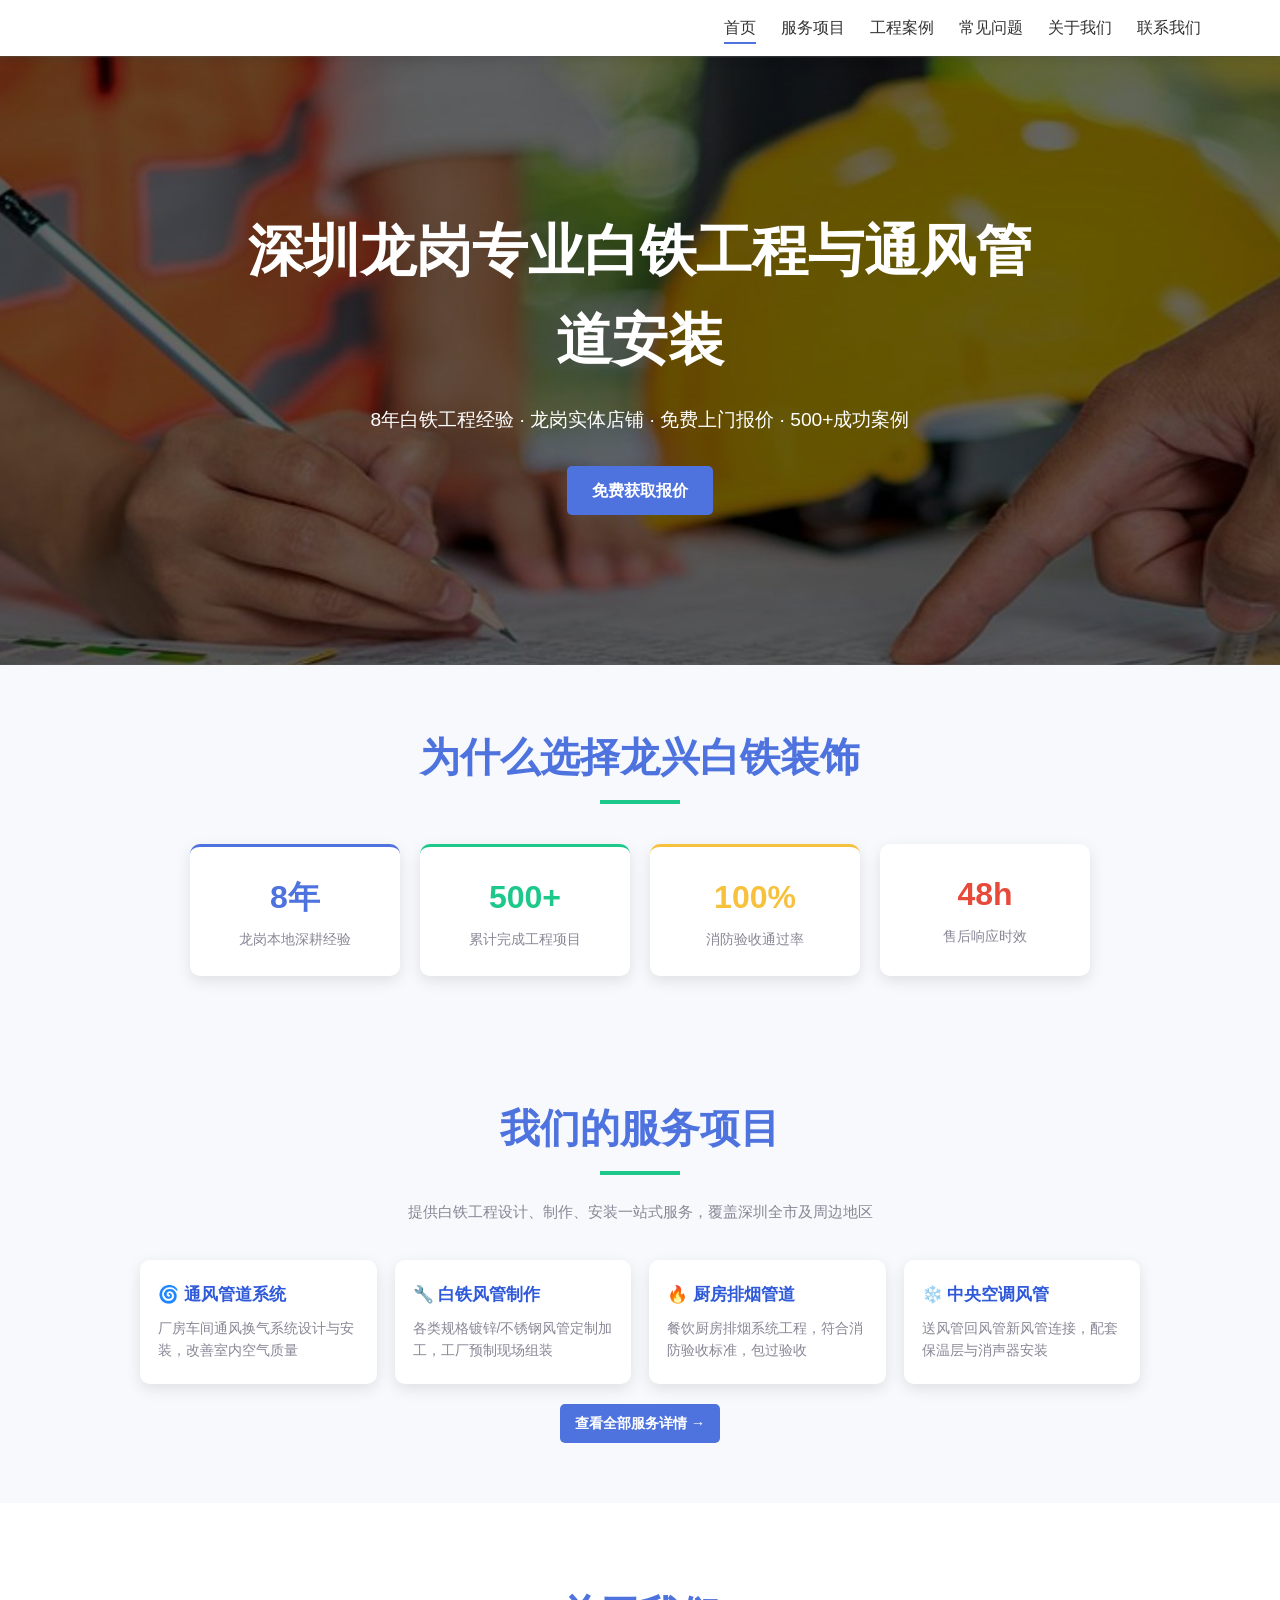
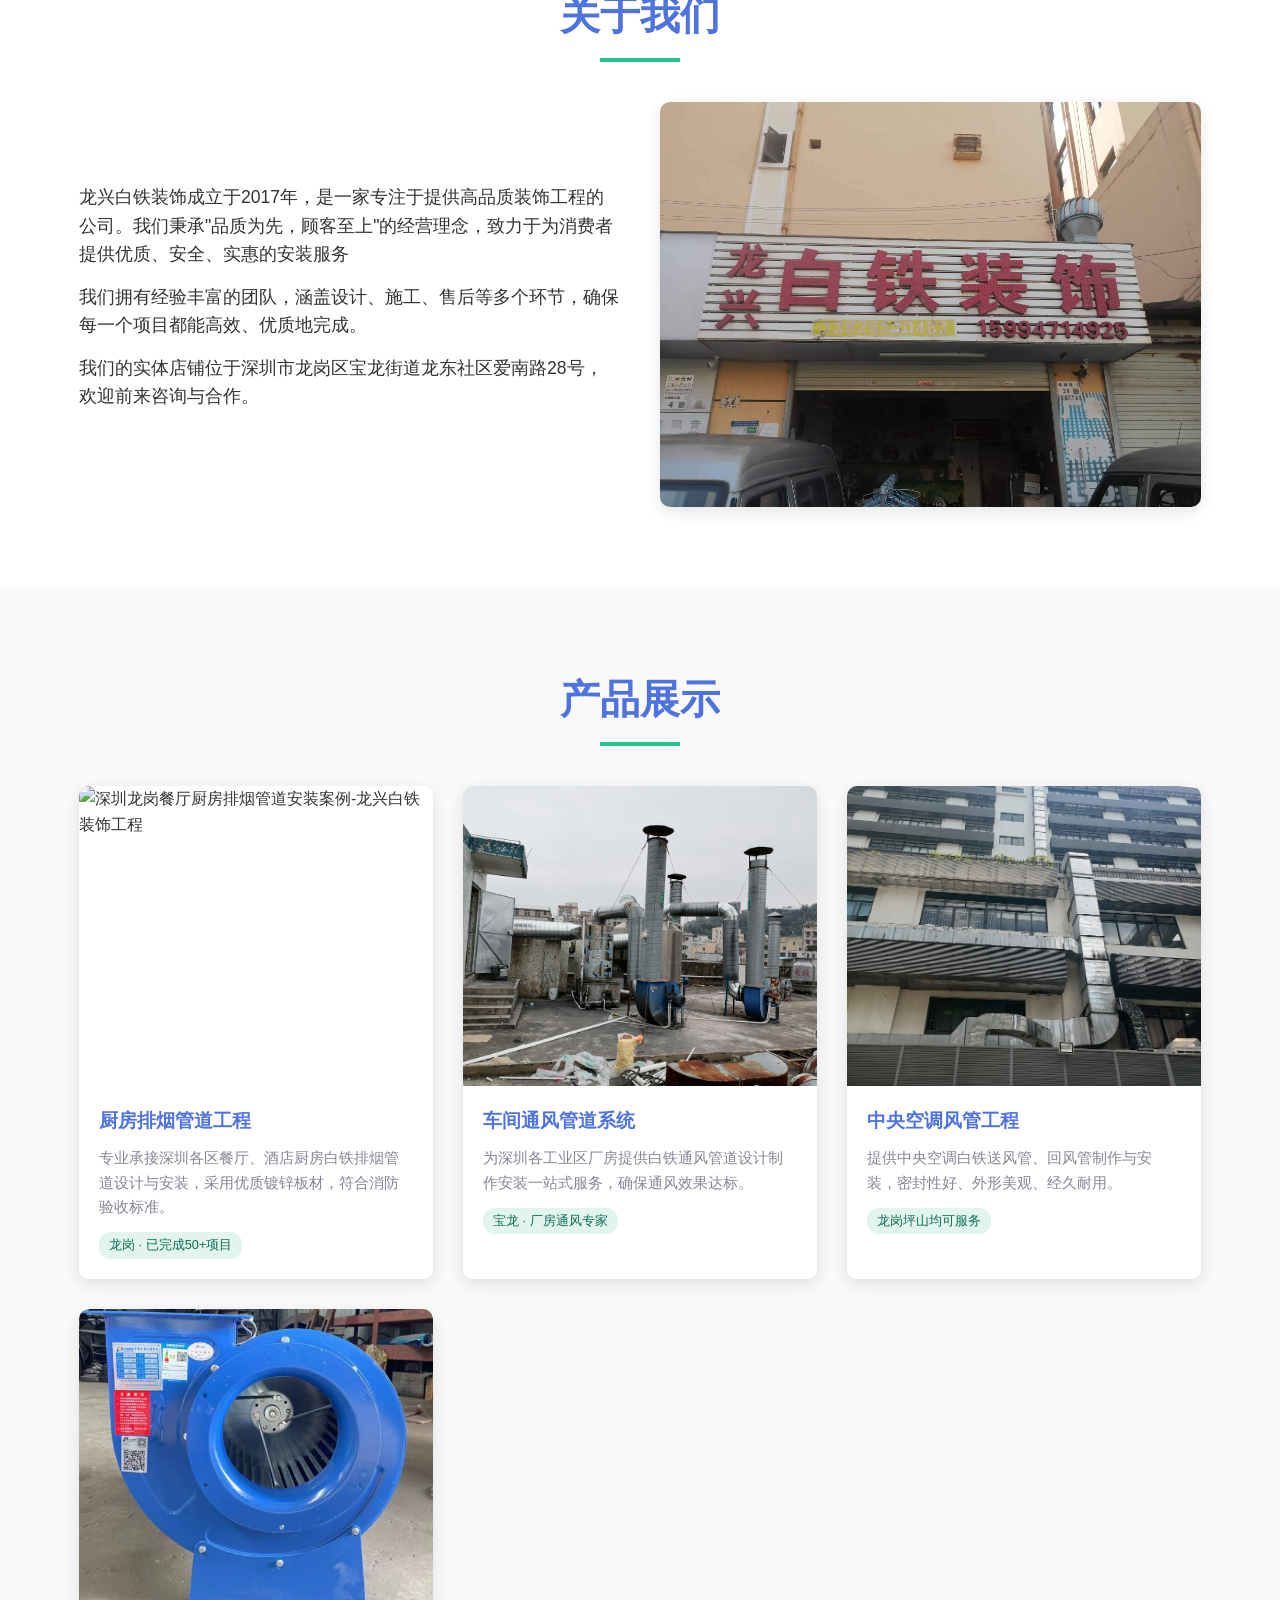
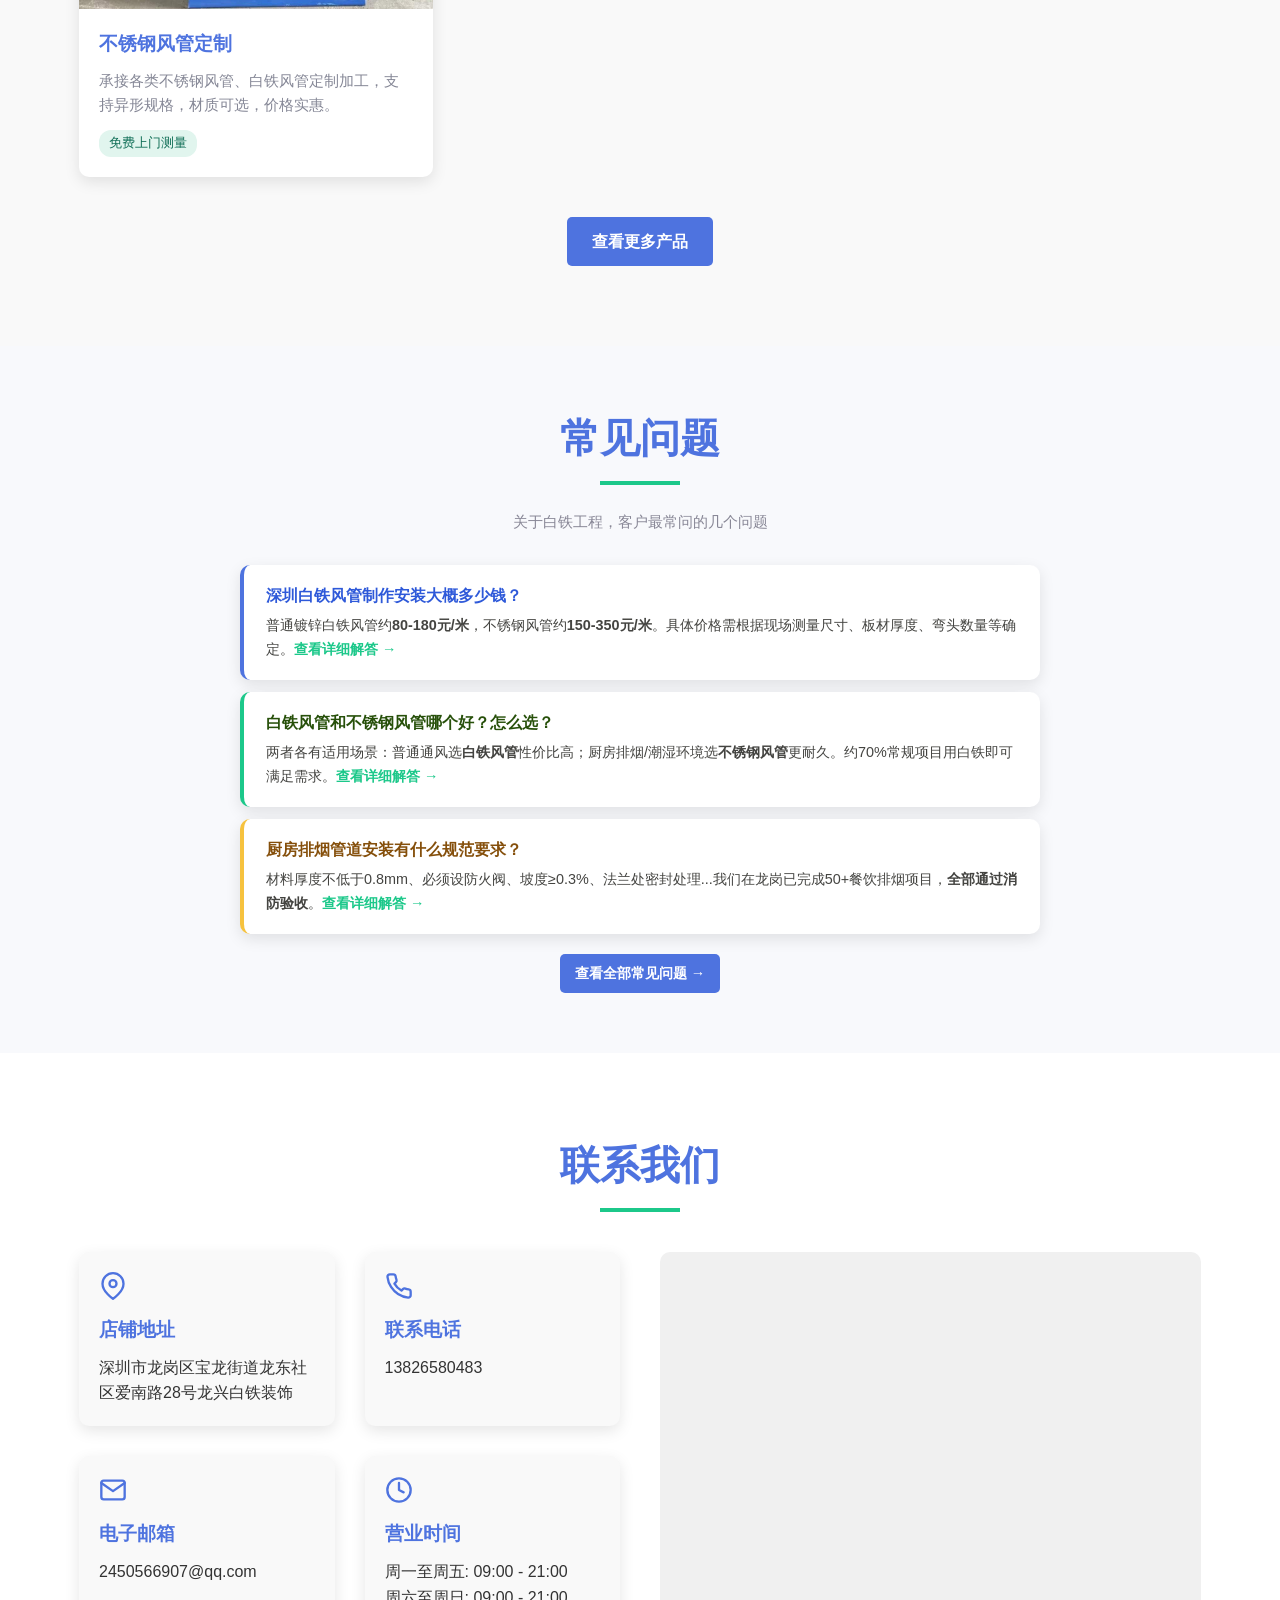
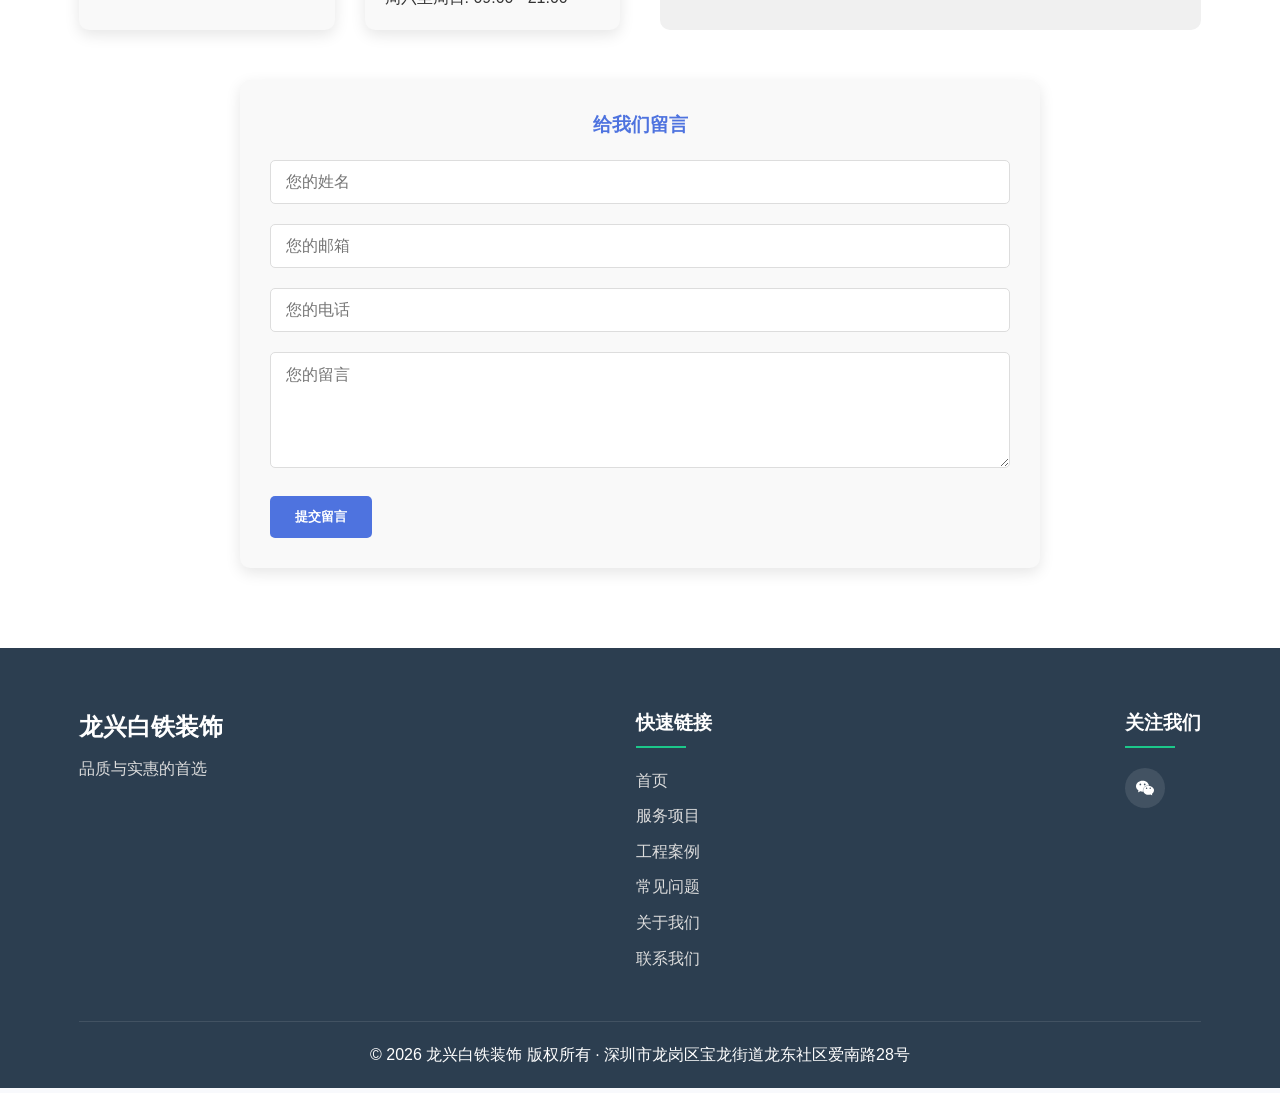
==== commit bcfd2a0d: "增加嵌入式地图" ====
--- a/index.html
+++ b/index.html
@@ -288,9 +288,16 @@
                     </div>
                 </div>
                 <div class="contact-map">
-                    <!-- 这里可以嵌入地图，例如百度地图或高德地图 -->
                     <div class="map-placeholder">
-                        <img src="images/map.jpg" alt="龙兴白铁装饰位置地图-深圳市龙岗区宝龙街道爱南路28号">
+                        <iframe
+                            src="https://map.baidu.com/embed?center=114.2328,22.6950&zoom=17&marker=114.2328,22.6950&title=龙兴白铁装饰"
+                            width="100%"
+                            height="100%"
+                            style="border:0;min-height:350px;"
+                            allowfullscreen=""
+                            loading="lazy"
+                            referrerpolicy="no-referrer-when-downgrade">
+                        </iframe>
                     </div>
                 </div>
             </div>
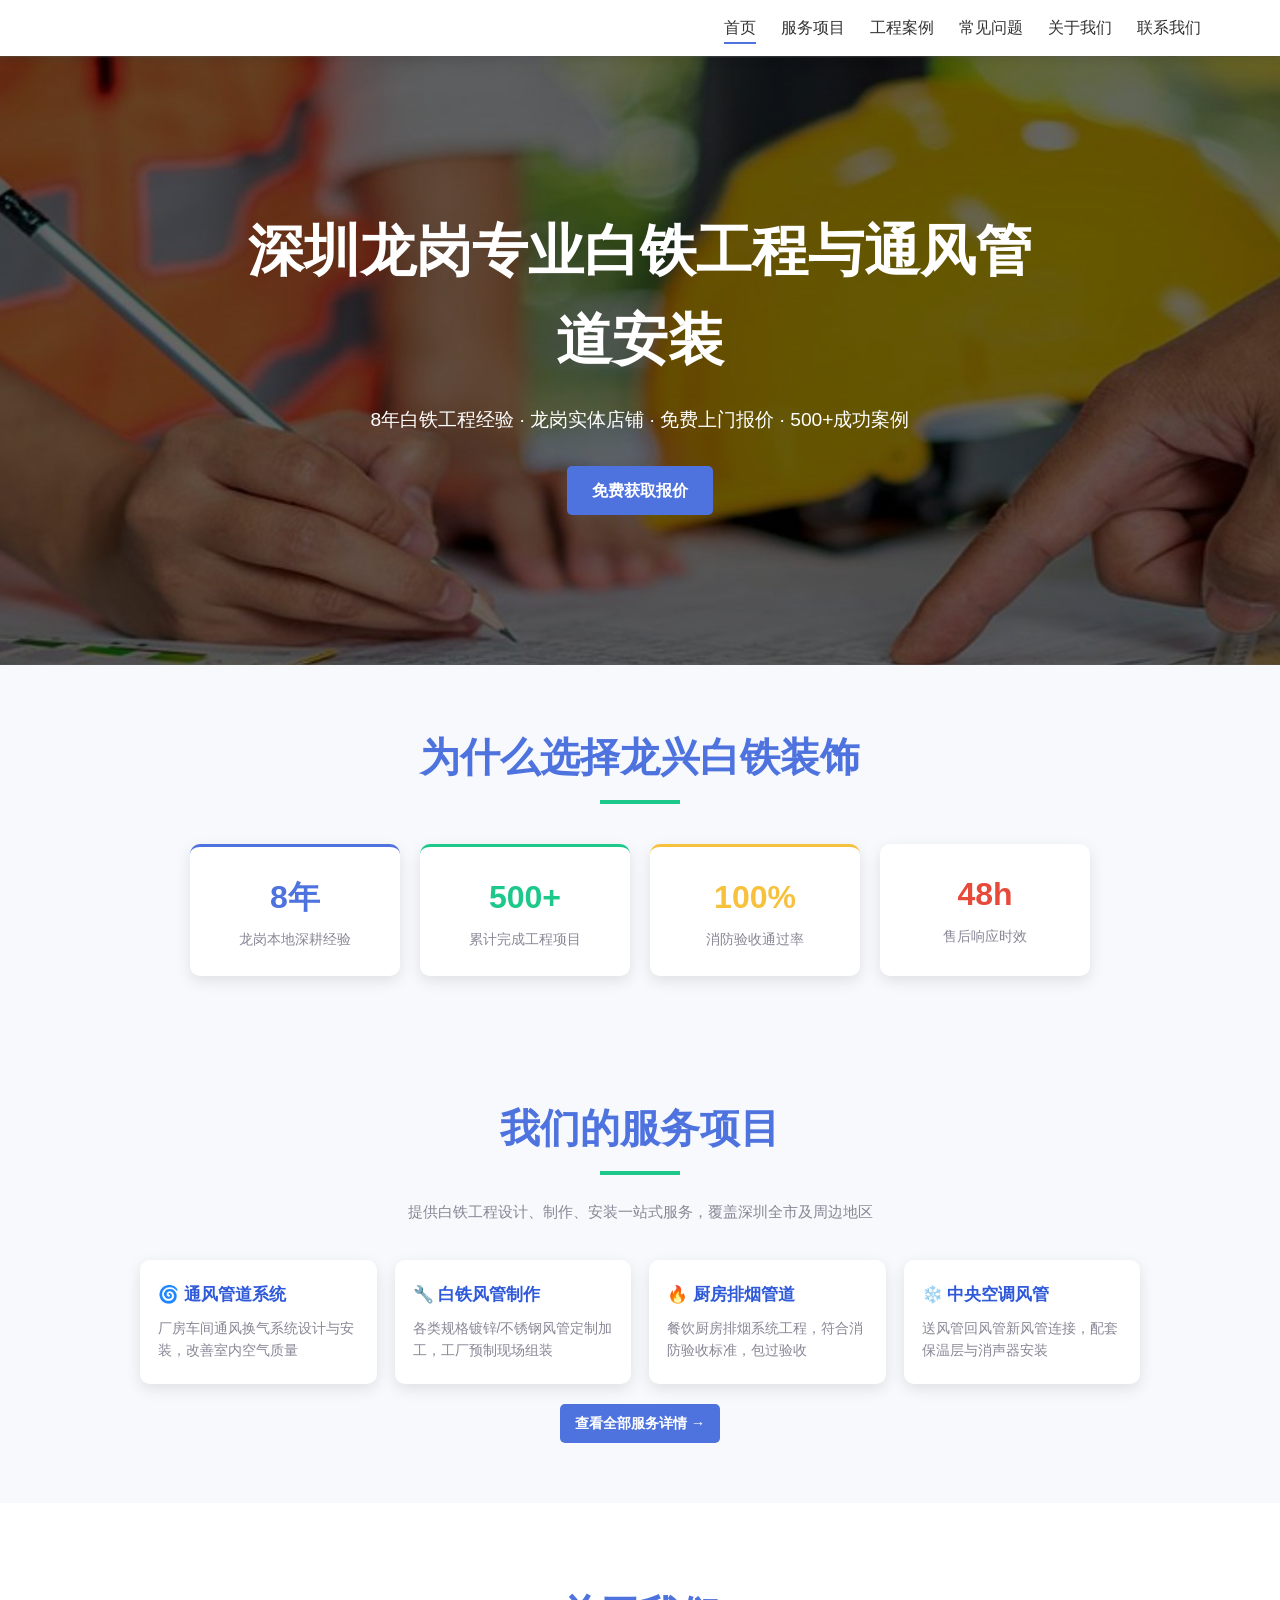
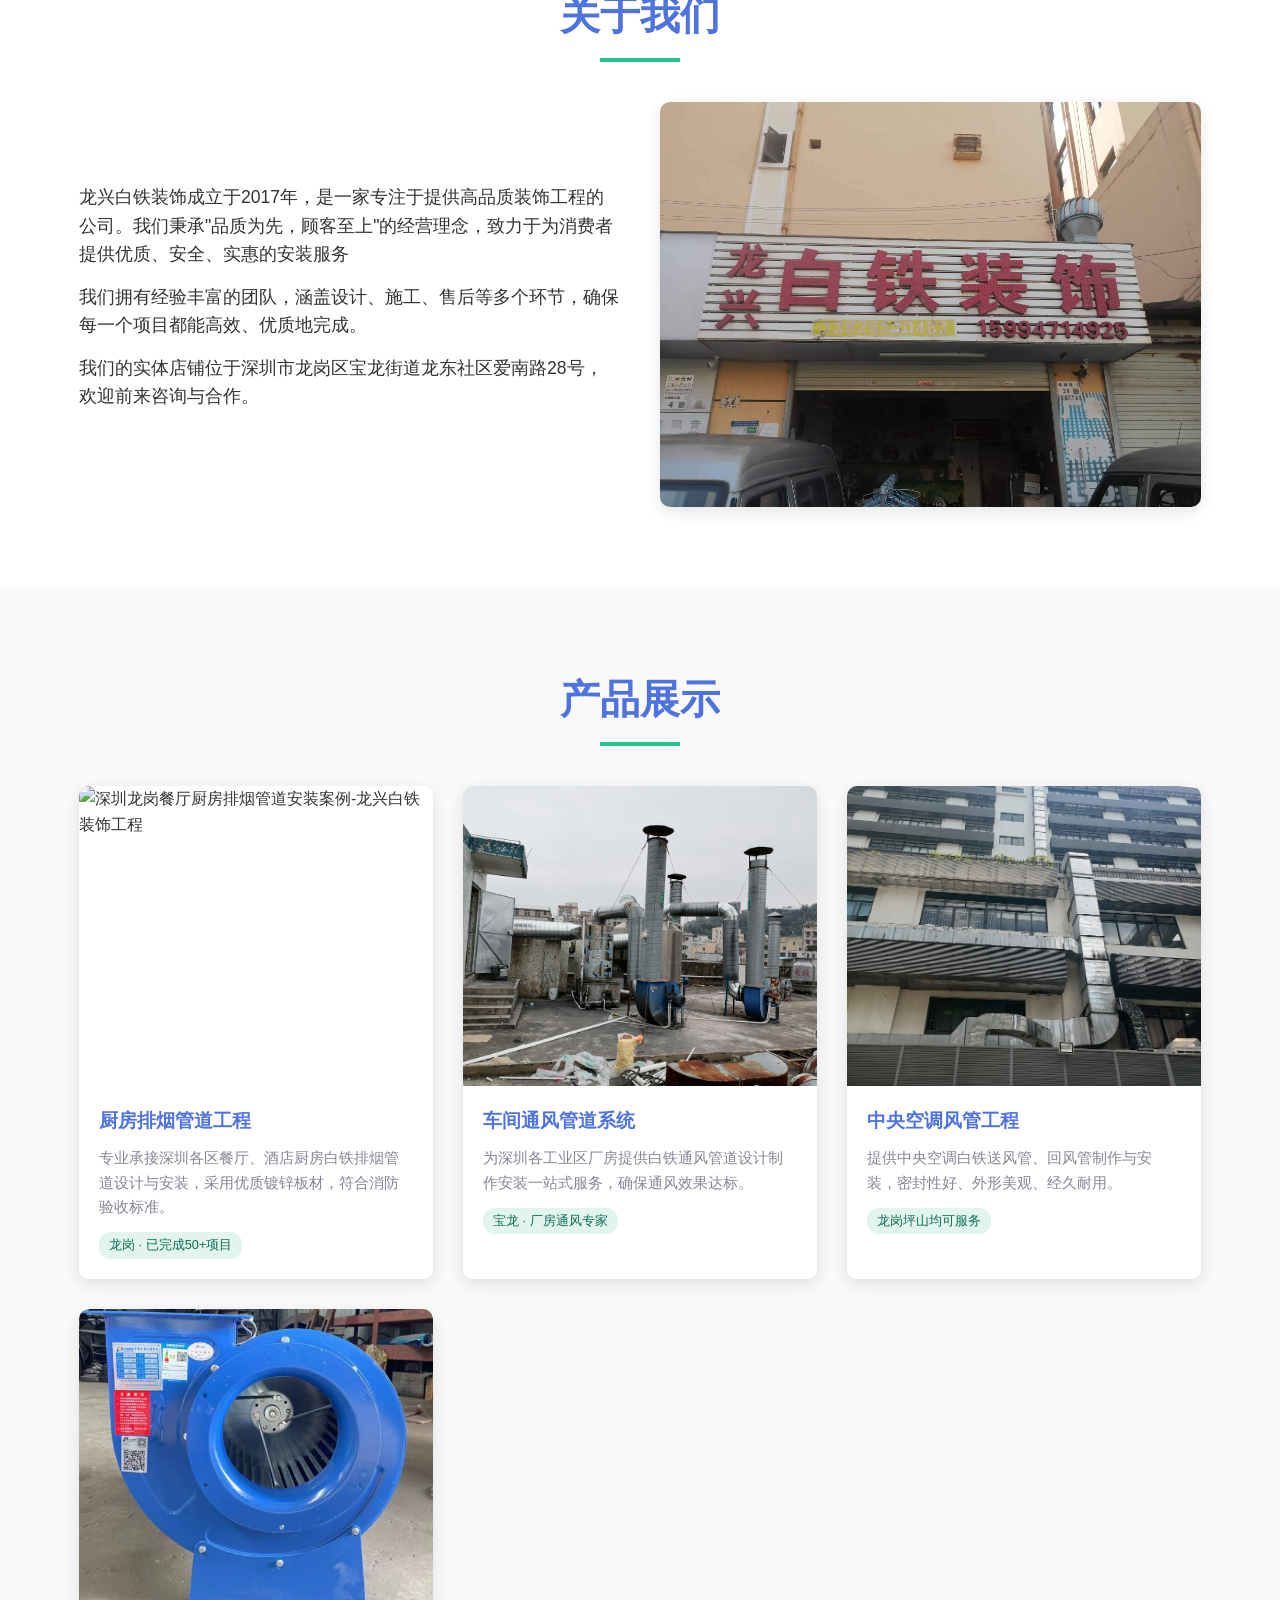
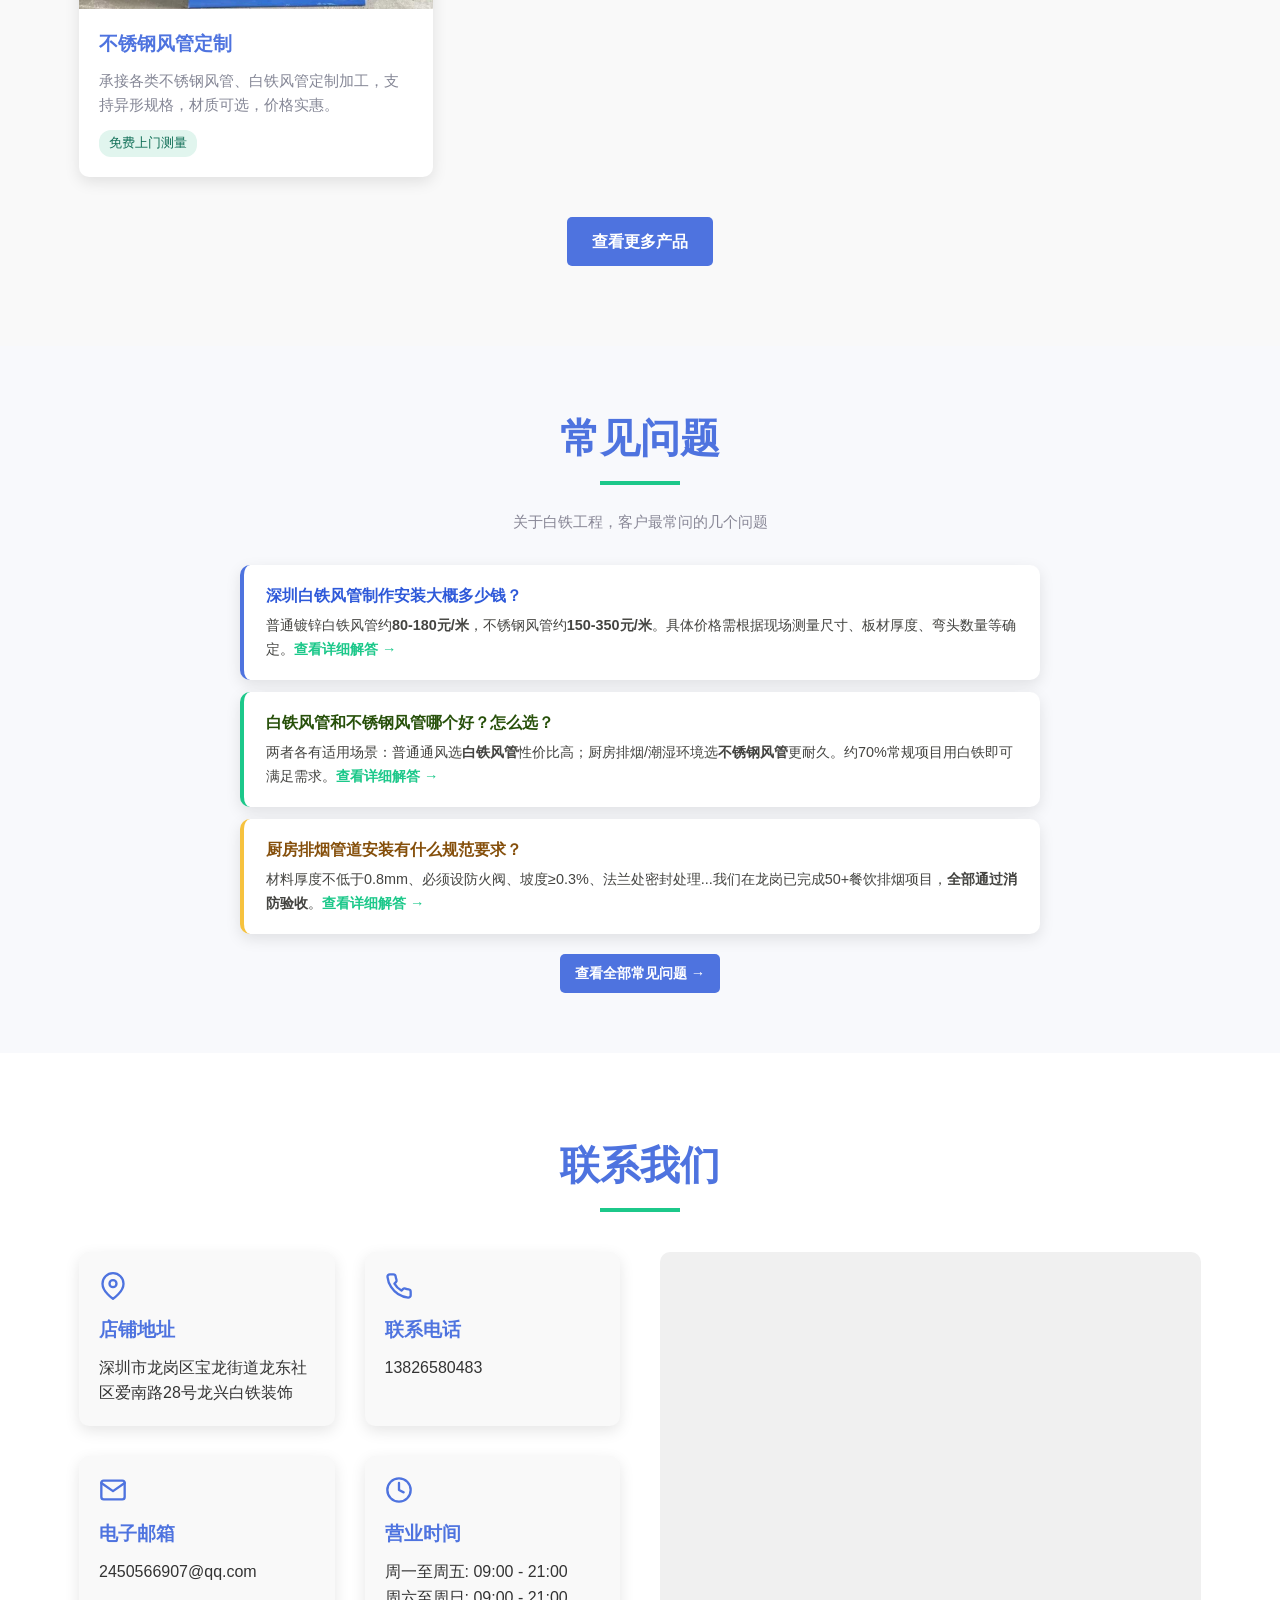
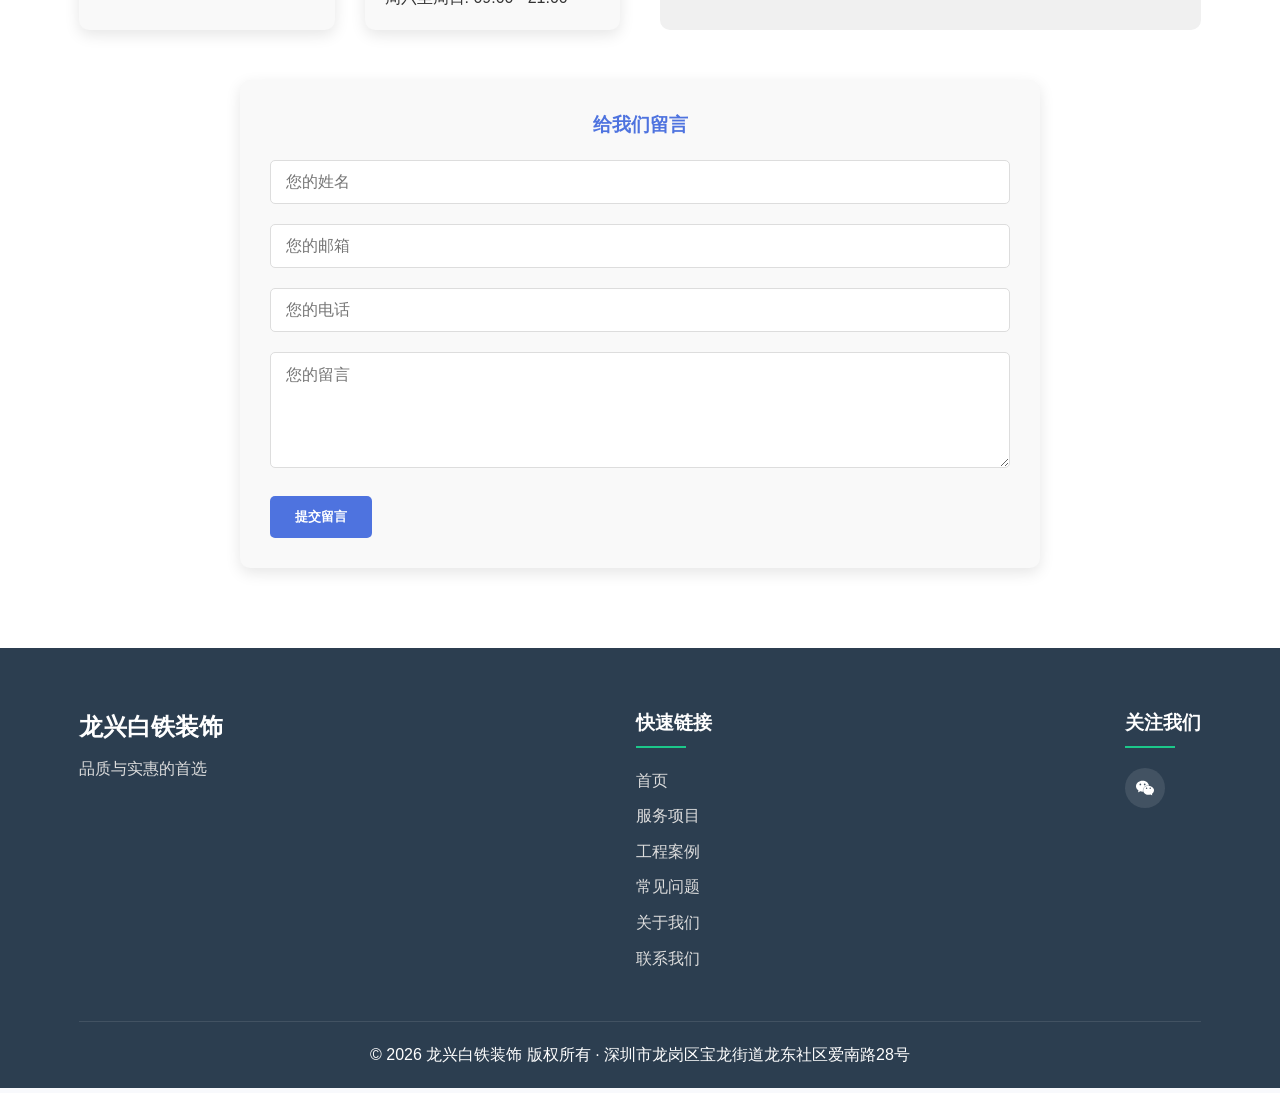
==== commit eeb26511: "增加地图导航" ====
--- a/index.html
+++ b/index.html
@@ -12,6 +12,9 @@
     <link rel="shortcut icon" href="favicon.ico" type="image/x-icon">
     <title>深圳白铁工程_通风管道安装_白铁风管制作-龙兴白铁装饰(龙岗)</title>
     <link rel="stylesheet" href="css/styles.css">
+    <!-- Leaflet 交互地图 -->
+    <link rel="stylesheet" href="https://unpkg.com/leaflet@1.9.4/dist/leaflet.css" crossorigin="" />
+    <script src="https://unpkg.com/leaflet@1.9.4/dist/leaflet.js" crossorigin=""></script>
     <!-- Open Graph 社交分享优化 -->
     <meta property="og:title" content="深圳白铁工程_龙兴白铁装饰-龙岗专业团队">
     <meta property="og:description" content="专注深圳白铁工程8年，提供通风管道安装、白铁风管制作服务">
@@ -289,15 +292,7 @@
                 </div>
                 <div class="contact-map">
                     <div class="map-placeholder">
-                        <iframe
-                            src="https://map.baidu.com/embed?center=114.2328,22.6950&zoom=17&marker=114.2328,22.6950&title=龙兴白铁装饰"
-                            width="100%"
-                            height="100%"
-                            style="border:0;min-height:350px;"
-                            allowfullscreen=""
-                            loading="lazy"
-                            referrerpolicy="no-referrer-when-downgrade">
-                        </iframe>
+                        <div id="map" style="width:100%;height:100%;min-height:350px;"></div>
                     </div>
                 </div>
             </div>
@@ -378,5 +373,38 @@
     </div>
 
     <script src="js/script.js"></script>
+    <!-- 高德中文地图初始化 -->
+    <script>
+    (function() {
+        var mapEl = document.getElementById('map');
+        if (!mapEl) return;
+
+        var map = L.map('map', {
+            center: [22.6950, 114.2328],
+            zoom: 16,
+            zoomControl: true,
+            attributionControl: false
+        });
+
+        // 高德中文瓦片（无需 API Key）
+        L.tileLayer('https://webrd0{switch:1-4}.is.autonavi.com/appmaptile?lang=zh_cn&size=1&scale=1&style=8&x={x}&y={y}&z={z}', {
+            maxZoom: 18,
+            subdomains: '1234',
+            tileSize: 256
+        }).addTo(map);
+
+        // 店铺标记
+        var marker = L.marker([22.6950, 114.2328]).addTo(map);
+        marker.bindPopup(
+            '<strong style="font-size:15px;">龙兴白铁装饰</strong><br>' +
+            '深圳市龙岗区宝龙街道<br>' +
+            '龙东社区爱南路28号<br><br>' +
+            '<a href="https://uri.amap.com/marker?position=114.2328,22.6950&name=龙兴白铁装饰" ' +
+            'target="_blank" rel="noopener" ' +
+            'style="display:inline-block;padding:6px 14px;background:#1677ff;color:#fff;border-radius:4px;text-decoration:none;">' +
+            '使用高德导航 →</a>'
+        ).openPopup();
+    })();
+    </script>
 </body>
 </html>
--- a/css/styles.css
+++ b/css/styles.css
@@ -354,16 +354,18 @@
 .map-placeholder {
     width: 100%;
     height: 100%;
-    min-height: 300px;
+    min-height: 350px;
     background-color: #f0f0f0;
     border-radius: 10px;
     overflow: hidden;
-}
-
-.map-placeholder img {
-    width: 100%;
-    height: 100%;
-    object-fit: cover;
+    position: relative;
+}
+
+.map-placeholder .leaflet-container {
+    border-radius: 10px;
+    width: 100% !important;
+    height: 100% !important;
+    min-height: 350px;
 }
 
 .contact-form {
